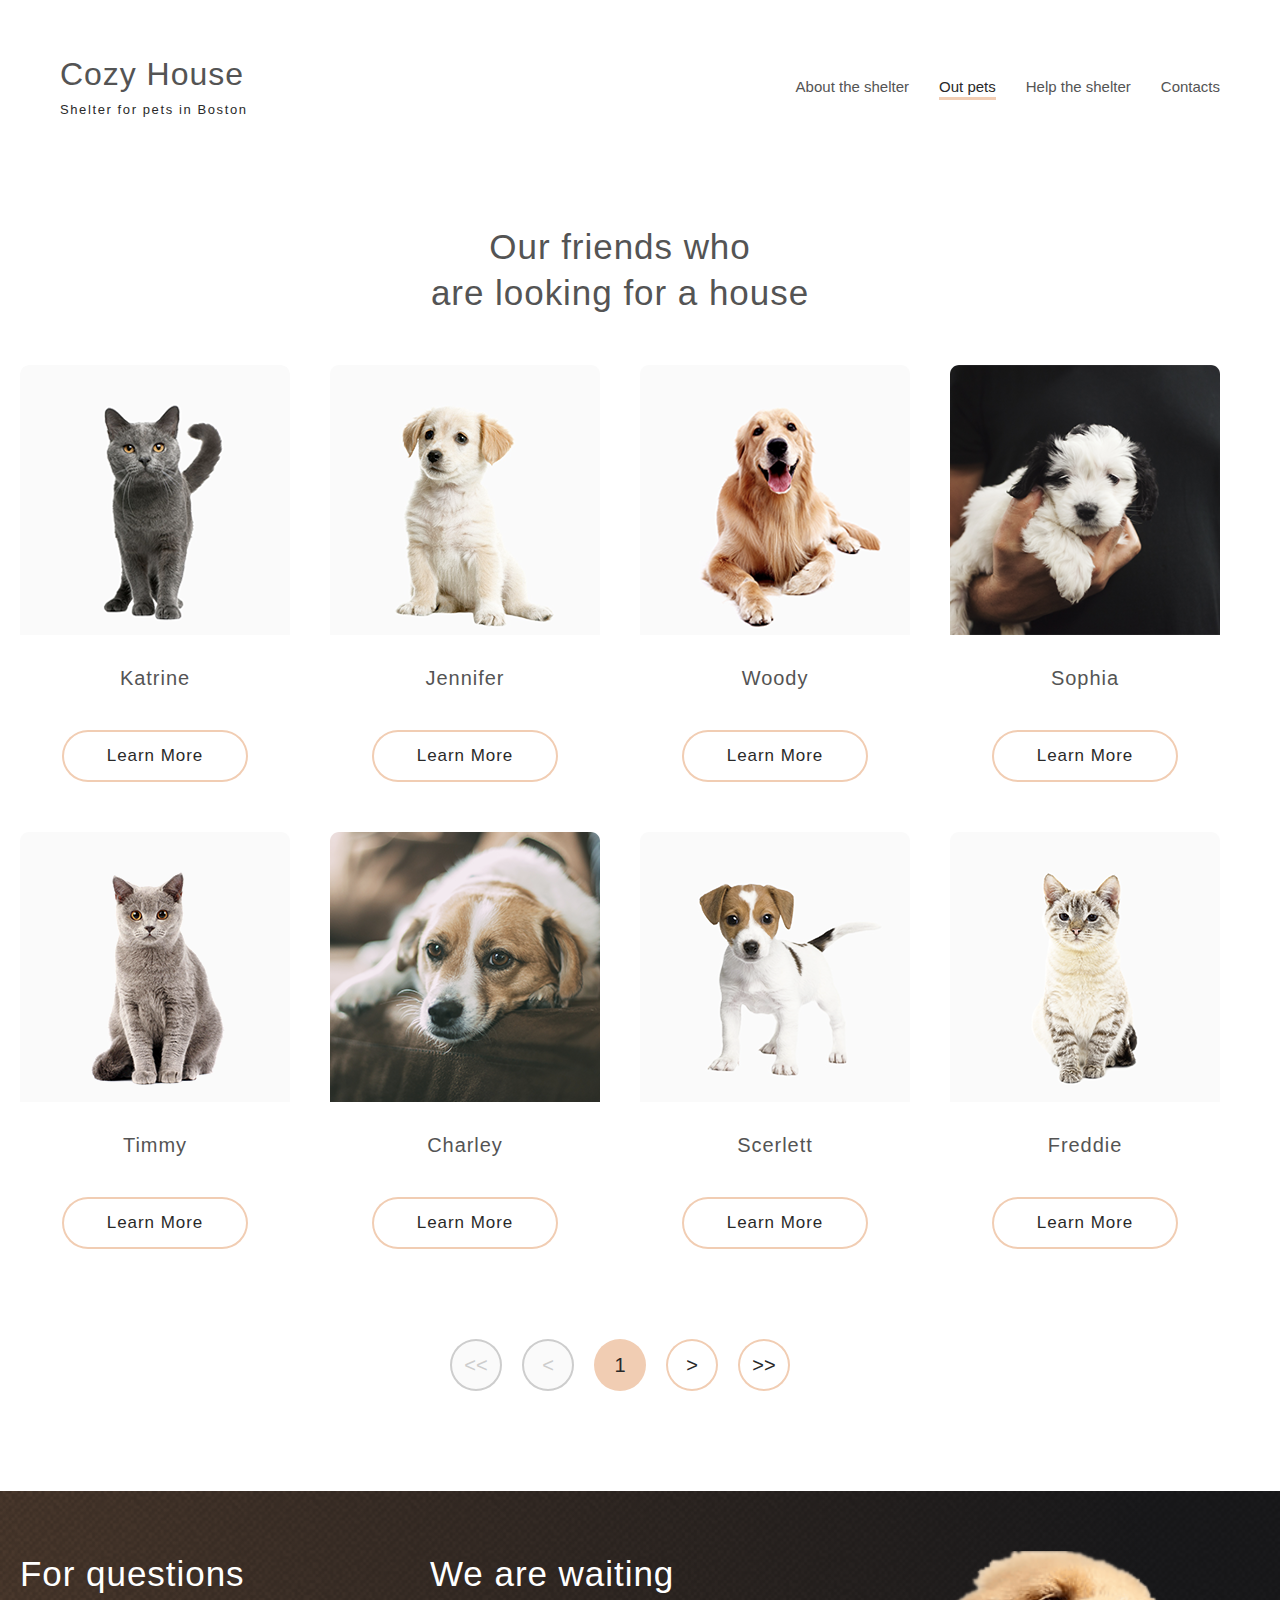
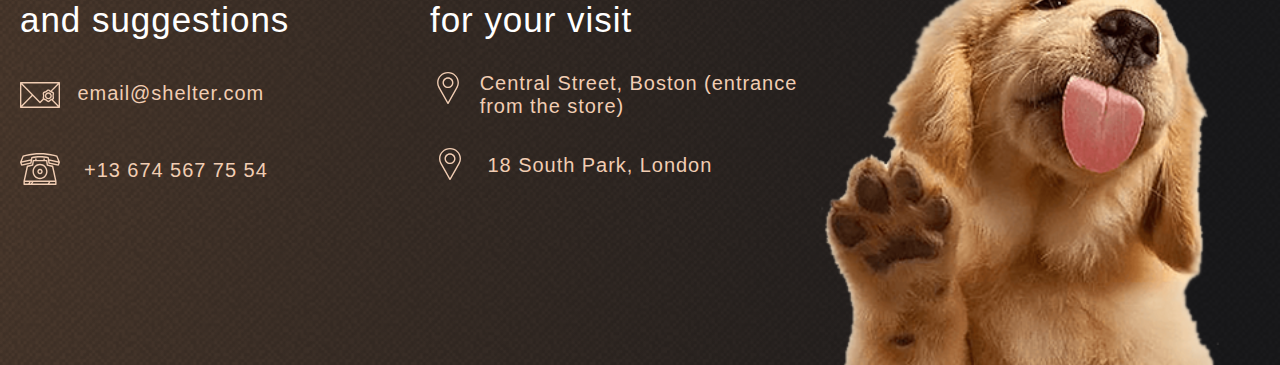
==== pages/pets/index.html @ 7353c5be "feat: implement responsice design" ====
<!DOCTYPE html>
<html lang="en">
<head>
  <meta charset="UTF-8">
  <meta http-equiv="X-UA-Compatible" content="IE=edge">
  <meta name="viewport" content="width=device-width, initial-scale=1.0">
  <link rel="stylesheet" href="../main/general.css">
  <link rel="stylesheet" href="../main/style.css">
  <title>Pets</title>
</head>
<body>
  <header class="header-pets">
    <a href="../main/index.html">
      <div class="logo-container">
        <h1 class="heading-primary-pets">Cozy House</h1>
        <p class="letter-spacing--1">Shelter for pets in Boston</p>
      </div>
    </a>   
    <nav class="main-nav">
      <ul class="main-nav-list nav-flex">
        <li><a href="../main/index.html">About the shelter</a></li>
        <li><a class="highlighted" href="../pets/index.html">Out pets</a></li>
        <li><a href="../main/index.html#help">Help the shelter</a></li>
        <li><a href="#footer">Contacts</a></li>
      </ul>
    </nav>
  </header>
  <main>
    <section class="section-friends-page">
      <div class="content-container">
        <h3>Our friends who<br>are looking for a house</h3>
        <div class="pets-selection">
          <div class="pets-content">
            <img class="margin-bottom--3rem" src="../../assets/images/pets-katrine.svg" alt="Katrine photo">
            <p class="pet-names margin-bottom--4rem">Katrine</p>
            <button class="btn btn-pets">Learn More</button>
          </div>
          <div class="pets-content">
            <img class="margin-bottom--3rem" src="../../assets/images/pets-jennifer.svg" alt="Jennifer photo">
            <p class=" pet-names margin-bottom--4rem">Jennifer</p>
            <button class="btn btn-pets">Learn More</button>
          </div>
          <div class="pets-content">
            <img class="margin-bottom--3rem" src="../../assets/images/pets-woody.svg" alt="Woody photo">
            <p class="pet-names margin-bottom--4rem">Woody</p>
            <button class="btn btn-pets">Learn More</button>
          </div>
          <div class="pets-content">
            <img class="margin-bottom--3rem" src="../../assets/images/pets-sophia.svg" alt="Sophia photo">
            <p class="pet-names margin-bottom--4rem">Sophia</p>
            <button class="btn btn-pets">Learn More</button>
          </div>
          <div class="pets-content">
            <img class="margin-bottom--3rem" src="../../assets/images/pets-timmy.svg" alt="Timmy photo">
            <p class="pet-names margin-bottom--4rem">Timmy</p>
            <button class="btn btn-pets">Learn More</button>
          </div>
          <div class="pets-content">
            <img class="margin-bottom--3rem" src="../../assets/images/pets-charly.svg" alt="Charley photo">
            <p class="pet-names margin-bottom--4rem">Charley</p>
            <button class="btn btn-pets">Learn More</button>
          </div>
          <div class="pets-content">
            <img class="margin-bottom--3rem" src="../../assets/images/pets-scarlet.svg" alt="Scerlett photo">
            <p class="pet-names margin-bottom--4rem">Scerlett</p>
            <button class="btn btn-pets">Learn More</button>
          </div>
          <div class="pets-content">
            <img class="margin-bottom--3rem" src="../../assets/images/pets-freddie.svg" alt="Freddie photo">
            <p class="pet-names margin-bottom--4rem">Freddie</p>
            <button class="btn btn-pets">Learn More</button>
          </div>
        </div>
        <div class="slider flex--center gap--2">
          <button class="btn-slider slider-before" disabled>&lt;&lt;</button>
          <button class="btn-slider slider-before" disabled>&lt;</button>
          <button class="btn-slider slider-current">1</button>
          <button class="btn-slider slider-after">&gt;</button>
          <button class="btn-slider slider-after">&gt;&gt;</button>
        </div>
      </div>
    </section>
  </main>
  <footer id="footer">
    <div class="content-container grid grid--3-cols">
      <div class="contant">
        <h3 class="margin-bottom--4rem">For questions<br>and suggestions</h3>
        <h4 class="margin-bottom--4rem"><span><img src="../../assets/icons/mail.svg" alt="Mail icon">
        </span><a href="mailto:email@shelter.com">email@shelter.com</a></h4>
        <h4><span><img src="../../assets/icons/phone.svg" alt="Phone icon"></span><a href="tel:136745677554"> +13 674 567 75 54</a></h4>       
      </div>
      <div class="address">
        <h3 class="margin-bottom--3rem">We are waiting 
          <br>
          for your visit</h3>
          <div class="address-wrapper">
            <span><img class="footer-pin" src="../../assets/icons/pin.svg" alt="Pin icon"></span>
            <h4 class="margin-bottom--3rem"><a href="https://goo.gl/maps/hvsFzeNg5MxSMzmR6" target="_blank">Central Street, Boston (entrance from the store)</a></h4>
          </div>
        <h4><span><img class="footer-pin" src="../../assets/icons/pin.svg" alt="Pin icon">
        </span><a href="https://goo.gl/maps/zNjsXbjaGTDPUA6C9" target="_blank">18 South Park, London</a></h4>       
      </div>
      <div class="footer-img-container">
        <img src="../../assets/images/footer-puppy.svg" alt="Footer icon">
      </div>
    </div>
  </footer>
</body>
</html>
---- pages/main/general.css ----
/* GENERAL STYLES APPLIED TO DIFFERENT PAGES */

section {
  max-width: 128rem;
  margin: 0 auto;
}

header {
  max-width: 120rem;
  padding: 5.7rem 2rem;
  display: flex;
  justify-content: space-between;
  margin: 0 auto;
}

h1 {
  font-size: 3.2rem;
  margin-bottom: 1rem;  
  line-height: 110%;
}

.flex--center {
  display: flex;
  justify-content: center;
  align-items: center;
  gap: 3rem;
}

.nav-flex {
  display: flex;
  justify-content: center;
  align-items: center;
  gap: 3rem;
}

.grid {
  display: grid;
}

.grid--gap-3 {
  gap: 3rem;
}

.grid--gap-4 {
  gap: 4rem;
}

.grid--2-cols {
  grid-template-columns: repeat(2, 1fr);
}

.grid--3-cols {
  grid-template-columns: repeat(3, 1fr);
}

.grid--4-cols {
  grid-template-columns: repeat(4, 1fr);
}

.grid--5-cols {
  grid-template-columns: repeat(5, 1fr);
}

.gap--2 {
  gap: 2rem;
}

.gap--3 {
  gap: 3rem;
}

/* 0.06 = 0.96px = 0.096rem */

h1, h3, h4, h5, .btn, .pet-names, .grid-help span, footer a, .heading-primary-pets {
  letter-spacing: 0.096rem;
}

.letter-spacing--1 {
  letter-spacing: 0.16rem;
}

h1, h2, h3, h4, h5, .btn, .pet-names, .grid-help span, footer a, .btn-slider {
  font-family: 'Georgia', sans-serif;
  font-weight: 400;
  font-style: normal;
}

header p, 
header a,
.not-only-block p,
.text-container p,
.section-donation p
{
  font-family: Arial, Helvetica, sans-serif;
  font-style: normal;
  font-weight: 400;
}

.margin-bottom--4rem {
  margin-bottom: 4rem;
}

.margin-bottom--3rem {
  margin-bottom: 3rem;
}

.margin-bottom--2rem {
  margin-bottom: 2rem;
}

.margin--right-3rem {
  margin-right: 3rem;
}

.padding-right--bg {
  padding-right: 30%;
}
---- pages/main/style.css ----
* {
  margin: 0;
  padding: 0;
  box-sizing: border-box;
}

html {
  font-size: 62.5%;
}

.first-content {
  background-image: url('../../assets/images/start-screen-gradient-background.svg');
  background-size: cover;
  background-repeat: no-repeat;
}

.header-main p {
  font-size: 1.3rem;
  color: #fff;
}

.main-nav a {
  color: #CDCDCD;
}

a {
  text-decoration: none;
}

.main-nav a {
  font-size: 1.5rem;
  transition: all 0.3s;
  padding-bottom: 0.2rem;
  line-height: 160%;
}

.main-nav a:hover {
  border-bottom: 3px solid #F1CDB3;
}

.header-main .main-nav a:hover {
  color: #FAFAFA;
}

.header-pets .main-nav a:hover {
  color: #292929;
}

.highlighted {
  border-bottom: 3px solid #F1CDB3;
  color: #fff;
}

.header-pets .highlighted {
  color: #292929;
}

.main-nav-list {
  list-style: none;
}

.heading-primary-main {
  color: #F1CDB3;
}

.logo-container {
  cursor: pointer;
}

.main-nav{
  display: flex;
  align-items: center;
}

/* .not-only-block {
  display: flex;
  flex-direction: column;
  gap: 4rem;
} */

.not-only-block p {
  font-size: 1.5rem;
  color: #CDCDCD;
  line-height: 160%;
  margin-bottom: 6rem;

}

h2 {
  font-size: 4.4rem;
  color: #fff;
  line-height: 130%;
}

.not-only-block {
  flex: 1;
  padding-bottom: 10rem;
}

.main-image-container {
  flex: 1.5;
}

.main-image-container {
  align-self: flex-end;
  height: 50%;
  display: flex;
  align-items: flex-end;
}

.main-image {
  width: 100%;
}

.content-container {
  max-width: 120rem;
  height: 100%;
  margin: 0 2rem;
}

.btn {
  padding: 1.5rem 4.5rem;
  border-radius: 10rem;
  border: none;
  cursor: pointer;
  font-size: 1.7rem;
  color: #292929;
  background-color: transparent;
  transition: all 0.3s;
}

.btn-primary {
  background-color: #F1CDB3;
  width: 20.7rem;
  line-height: 130%;
}

.make-friend-btn {
  text-align: center;
}

.btn-secondary {
  background-color: #F1CDB3;
  line-height: 130%;
}

.btn-primary:hover, .btn-secondary:hover {
  background-color: #fff;
  box-shadow: inset 0 0 0 3px #F1CDB3;
}

.btn-pets {
  box-shadow: inset 0 0 0 2px #F1CDB3;
  line-height: 130%;
}

h3 {
  font-size: 3.5rem;
  color: #545454;
  line-height: 130%;
  letter-spacing: 0.096rem;
}

.section-about {
  background-color: #fff;
  padding: 9rem 0;
}

.about-img-container, .text-container {
  flex: 1;
}

.about-img-container {
  height: 40rem;
}

.about-img-container img {
  height: 100%;
}

.text-container p {
  font-size: 1.5rem;
  color: #4C4C4C;
  line-height: 160%;
}

/* **************** */
/* SECTION FRIENDS */
/* **************** */

.section-friends {
  background-color: #F6F6F6;
  text-align: center;
  padding: 8rem 0;
  position: relative;
}

.pets-grid {
  display: grid;
  grid-template-columns: repeat(3, 1fr);
  margin: 6rem 0;
  justify-items: center;
  padding: 0 7rem;
}


/* .pets-grid::before, .pets-grid::after {
  position: absolute;
  width: 5.2rem;
  height: 5.2rem;
  border: 2px solid #F1CDB3;
  border-radius: 50%;
  top: 50%;
  transform: translateY(-50%);
  display: flex;
  justify-content: center;
  align-items: center;
  font-size: 2rem;
  cursor: pointer;
  transition: all 0.3s;
} */

.btn-left, .btn-right {
  position: absolute;
  width: 5.2rem;
  height: 5.2rem;
  border: 2px solid #F1CDB3;
  background-color: rgb(246, 246, 246);
  border-radius: 50%;
  top: 50%;
  transform: translateY(50%);
  display: flex;
  justify-content: center;
  align-items: center;
  font-size: 2rem;
  cursor: pointer;
  transition: all 0.3s;
}

.btn-left {
  left: 0;
  transform: translateX(100%);
}

.btn-right {
  right: 0;
  transform: translateX(-100%);
} 

.btn-right:hover, .btn-left:hover {
  background-color: #F1CDB3;
}

.pets-content {
  background-color: #fff;
  padding-bottom: 4rem;
  transition: all 0.3s;
}

.pets-content:hover {
  transform: translateY(-2rem);
  box-shadow: 0 1.6rem 3.2rem rgba(0, 0, 0, 0.20);
  background-color: #F6F6F6;
}

.pets-content:hover .btn-pets {
  background-color: #F1CDB3;
}

.pets-content img {
  transition: all 0.3s;
}

.pets-content:hover img {
  border-radius: 40%;
}

.pet-names {
  font-size: 2rem;
  color: #545454;
}

/* **************** */
/* SECTION HELP */
/* **************** */
.section-help {
  background-color: #fff;
  text-align: center;
  padding: 9rem 0;
}

.help-item img {
  width: 6rem;
  height: 6rem;
  margin-bottom: 3rem;
}

.center-grid {
  flex-direction: column;
  gap: 5rem;
}

.grid-help {
  display: grid;
  grid-template-rows: 1fr 1fr;
  row-gap: 7rem;
}

/* .grid-1 {
  display: grid;
  grid-template-columns: repeat(5, 1fr);
  column-gap: 8rem;
}

.grid-2 {
  display: grid;
  grid-template-columns: repeat(4, 1fr);
} */

.help-items span {
  display: block;
  font-size: 2rem;
  color: #545454;
  line-height: 115%;
}

.help-items {
  display: flex;
  flex-direction: row;
  flex-wrap: wrap;
  flex-grow: 1;
  min-width: 30%;
  align-items: center;
  justify-content: center;
  column-gap: 14rem;
  row-gap: 7rem;
  padding-top: 5rem;
}

.help-items:nth-child(5n - 11),
.help-items:nth-child(5n - 10) {
  min-width: 30%;
}

.help-items--1, .help-items--2 {
  display: flex;
  flex-direction: row;
  align-items: center;
  justify-content: center;
  gap: 12rem;
  flex-wrap: wrap;

}

/* **************** */
/* SECTION DONATION */
/* **************** */

.section-donation {
  background-color: #F6F6F6;
  padding: 9rem 0 9rem 10rem;
}

.donation-wrapper {
  display: flex;
  gap: 3rem;
}

.section-donation p {
  font-size: 1.2rem;
  font-style: italic;
  color: #B2B2B2;
  line-height: 2rem;
}

h5 {
  font-size: 1.5rem;
  color: #545454;
}

h4 {
  font-size: 2rem;
}

.donation-number {  
  color: #545454;
  padding: 0.5rem 1.75rem;
  border-radius: 9px;
  line-height: 25px;
  background-color: #F1CDB3;
}

.donation-number span {
  text-align: center;
  vertical-align: -11px;
  margin-right: 0.75rem;
}

.donation-number a {
  color: #545454;
}

.donation-number a:hover {
  border-bottom: 2px solid #545454;
}

.donation-icon {
  width: 3rem;
  height: 100%;
}

.donation-flex {
  display: flex;
  justify-content: right;
  gap: 2rem;
}

.flex--column {
  flex-direction: column;
}

.donation-puppy-wrapper img {
  width: 85%;
}

/* **************** */
/* FOOTER */
/* **************** */

.footer-content {
  display: flex;
  flex-direction: row;
  flex-wrap: wrap;
  align-items: center;
  justify-content: center;
  column-gap: 10rem;
  margin: 0 auto;
}

.footer-content:nth-child(5n - 11),
.footer-content:nth-child(5n - 10) {
  min-width: 30%;
}

footer {
  background-image: url('../../assets/icons/footer-gradient-background.svg');
  background-position: center;
  background-size: cover;
  background-repeat: no-repeat;
  padding-top: 6rem;
}

.footer-pin {
  height: 3.2rem;
}

.footer-img-container {
  display: flex;
  align-items:flex-end;
  justify-content: flex-end;
}

footer h3 {
  color: #fff;
}

.footer-flex {
  display: flex;
  flex-direction: column;
  justify-content: center;
  gap: 3rem;
} 

footer a {
  color: #F1CDB3;
  line-height: 115%;
}

footer h4 {
  color: #F1CDB3;  
}

footer h4 span img {
  width: 100%;
}

footer span {
  display: inline-block;
  width: 4rem;
  text-align: center;
  vertical-align: -8px;
  margin-right: 1.75rem;
}

.address-wrapper {
  display: flex;
  justify-content: center;
}

.address-wrapper span {
  margin-left: 0.4rem;
}

.address-wrapper span img{
  width: 100%;
}

.footer-img-container img {
  width: 100%;
}

.address, .contact {
  margin-bottom: 5rem;
  padding: 0 1rem;
}

/* ************** */
/* PETS PAGE */
/* ************** */
.pets-header {
  max-width: 120rem;
  padding: 5.7rem 0;
  display: flex;
  justify-content: space-between;
  margin: 0 auto;
  background-color: #fff;
}

.heading-primary-pets {
  color: #545454;  
}

.header-pets p {
  color: #292929;
  font-size: 1.3rem;
}

.pets-nav {
  color: #545454;
}

.header-pets a {
  color: #545454;
}

.section-friends-page {
  text-align: center;
  padding: 5rem 0 10rem 0;
}

.pets-selection {
  display: grid;
  grid-template-columns: repeat(4, 1fr);
  column-gap: 4rem;
  row-gap: 1rem;
  padding: 5rem 0;
}

.btn-slider {
 width: 5.2rem;
 height: 5.2rem;
 color: #292929;
 border: none;
 border-radius: 50%;
 font-size: 2rem;
 transition: all 0.3s;
}

.slider-current {
  background-color: #F1CDB3;
}

.slider-before {  
  box-shadow: inset 0 0 0 2px #CDCDCD;
  color: #CDCDCD;
}

.slider-after {
  background-color: #fff;
  box-shadow: inset 0 0 0 2px #F1CDB3;
  cursor: pointer;
}

.slider-after:hover {
  background-color: #F1CDB3;
}

@media (max-width: 950px){
  header {
    padding: 5.7rem 2rem;
  }

  .pets-content img {
    width: 70%;
  }

  .padding-right--bg {
    padding: 0;
  }

  .btn-right {
    transform: translateX(-50%);
  }

  .btn-left {
    transform: translateX(50%);
  }

  .section-donation {
    padding: 9rem 0;
  }

  .donation-puppy-wrapper img {
    width: 100%;
  }
}

@media (max-width: 768px){
  .not-only-block {
    margin: 0 15%;
  }

  .not-only-block a {
    text-align: center;
  }
  
  .main-image-container { 
    justify-content: end;
  }

  .main-image {
    width: 80%;
  }

  #woody {
    display: none;
  }

  .pets-grid {
    grid-template-columns: 1fr 1fr;
  }
  .flex--center {
    flex-direction: column;
  }

  .text-container {
    order: -1;
    width: 60%;
    padding-bottom: 4rem;
  }

  .donation-wrapper {
    flex-direction: column;
  }

  .donation-puppy-wrapper img {
    width: 70%;
  }

  .donation-flex {
    justify-content: center;
  }

  .donation-info {
    margin: 0 auto;
  }

  .donation-puppy-wrapper {
    order: 2;
  }
}

@media (max-width: 765px){
  .main-nav {
    display: none;
  }
}

@media (max-width: 693px){
  #jennifer {
    display: none;
  }

  .pets-grid {
    grid-template-columns: 1fr;
  }
}
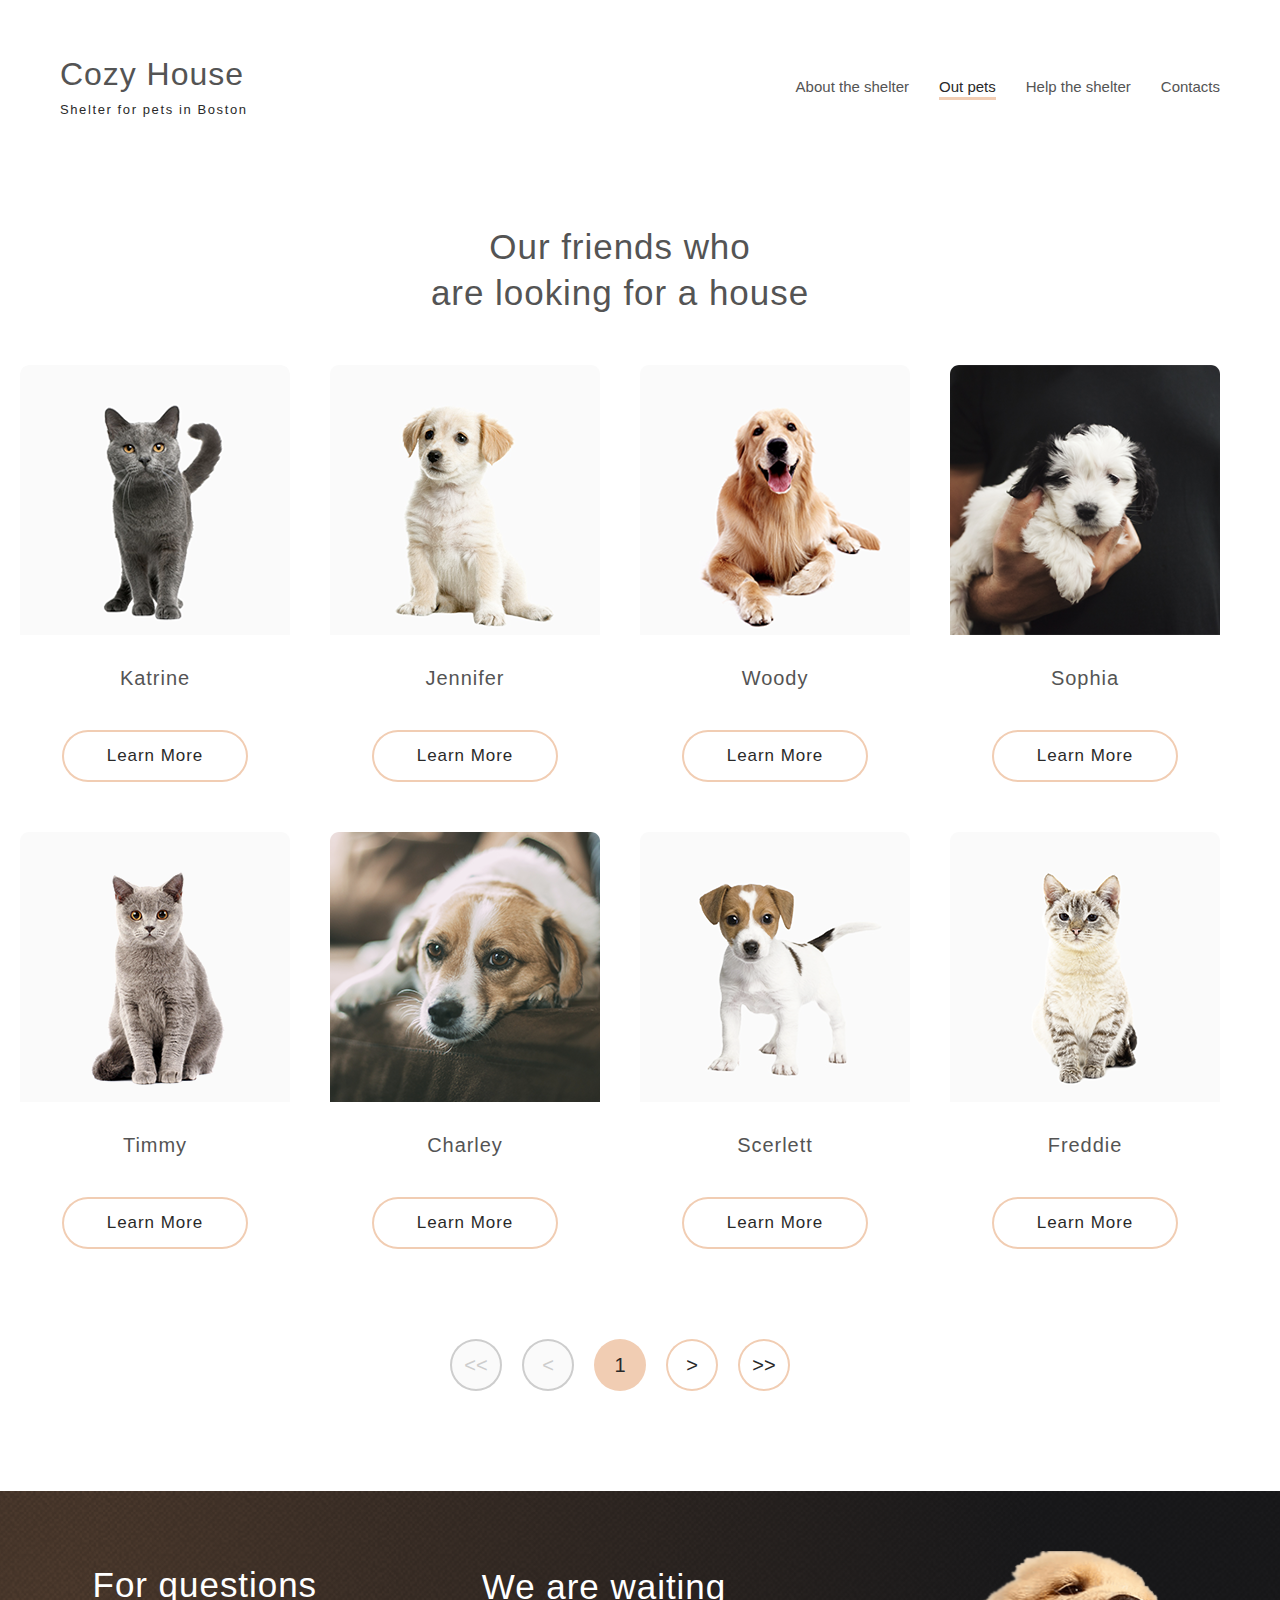
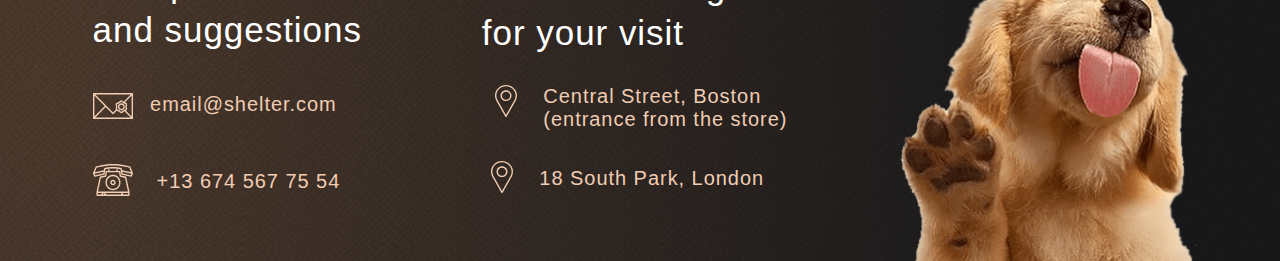
==== commit d790863e: "feat: complete optimizing responsive design" ====
--- a/pages/pets/index.html
+++ b/pages/pets/index.html
@@ -17,6 +17,8 @@
       </div>
     </a>   
     <nav class="main-nav">
+      <input type="checkbox" class="toggler">
+      <div class="hamburger"><div></div></div>
       <ul class="main-nav-list nav-flex">
         <li><a href="../main/index.html">About the shelter</a></li>
         <li><a class="highlighted" href="../pets/index.html">Out pets</a></li>
@@ -45,33 +47,33 @@
             <p class="pet-names margin-bottom--4rem">Woody</p>
             <button class="btn btn-pets">Learn More</button>
           </div>
-          <div class="pets-content">
+          <div class="pets-content" id="sophia">
             <img class="margin-bottom--3rem" src="../../assets/images/pets-sophia.svg" alt="Sophia photo">
             <p class="pet-names margin-bottom--4rem">Sophia</p>
             <button class="btn btn-pets">Learn More</button>
           </div>
-          <div class="pets-content">
+          <div class="pets-content" id="timmy">
             <img class="margin-bottom--3rem" src="../../assets/images/pets-timmy.svg" alt="Timmy photo">
             <p class="pet-names margin-bottom--4rem">Timmy</p>
             <button class="btn btn-pets">Learn More</button>
           </div>
-          <div class="pets-content">
+          <div class="pets-content" id="charley">
             <img class="margin-bottom--3rem" src="../../assets/images/pets-charly.svg" alt="Charley photo">
             <p class="pet-names margin-bottom--4rem">Charley</p>
             <button class="btn btn-pets">Learn More</button>
           </div>
-          <div class="pets-content">
+          <div class="pets-content" id="scerlett">
             <img class="margin-bottom--3rem" src="../../assets/images/pets-scarlet.svg" alt="Scerlett photo">
             <p class="pet-names margin-bottom--4rem">Scerlett</p>
             <button class="btn btn-pets">Learn More</button>
           </div>
-          <div class="pets-content">
+          <div class="pets-content" id="freddie">
             <img class="margin-bottom--3rem" src="../../assets/images/pets-freddie.svg" alt="Freddie photo">
             <p class="pet-names margin-bottom--4rem">Freddie</p>
             <button class="btn btn-pets">Learn More</button>
           </div>
         </div>
-        <div class="slider flex--center gap--2">
+        <div class="slider slides gap--2">
           <button class="btn-slider slider-before" disabled>&lt;&lt;</button>
           <button class="btn-slider slider-before" disabled>&lt;</button>
           <button class="btn-slider slider-current">1</button>
@@ -82,8 +84,8 @@
     </section>
   </main>
   <footer id="footer">
-    <div class="content-container grid grid--3-cols">
-      <div class="contant">
+    <div class="content-container footer-content footer-grid">
+      <div class="contact">
         <h3 class="margin-bottom--4rem">For questions<br>and suggestions</h3>
         <h4 class="margin-bottom--4rem"><span><img src="../../assets/icons/mail.svg" alt="Mail icon">
         </span><a href="mailto:email@shelter.com">email@shelter.com</a></h4>
@@ -95,7 +97,7 @@
           for your visit</h3>
           <div class="address-wrapper">
             <span><img class="footer-pin" src="../../assets/icons/pin.svg" alt="Pin icon"></span>
-            <h4 class="margin-bottom--3rem"><a href="https://goo.gl/maps/hvsFzeNg5MxSMzmR6" target="_blank">Central Street, Boston (entrance from the store)</a></h4>
+            <h4 class="margin-bottom--3rem"><a href="https://goo.gl/maps/hvsFzeNg5MxSMzmR6" target="_blank">Central Street, Boston<br> (entrance from the store)</a></h4>
           </div>
         <h4><span><img class="footer-pin" src="../../assets/icons/pin.svg" alt="Pin icon">
         </span><a href="https://goo.gl/maps/zNjsXbjaGTDPUA6C9" target="_blank">18 South Park, London</a></h4>       
--- a/pages/main/style.css
+++ b/pages/main/style.css
@@ -57,6 +57,10 @@
 
 .main-nav-list {
   list-style: none;
+}
+
+.toggler {
+  opacity: 0;
 }
 
 .heading-primary-main {
@@ -135,9 +139,6 @@
   line-height: 130%;
 }
 
-.make-friend-btn {
-  text-align: center;
-}
 
 .btn-secondary {
   background-color: #F1CDB3;
@@ -325,16 +326,19 @@
 }
 
 .help-items {
+  align-items: center;
+  justify-content: center;
+  padding-top: 5rem;
+}
+
+.help-items--flex {
   display: flex;
   flex-direction: row;
   flex-wrap: wrap;
   flex-grow: 1;
   min-width: 30%;
-  align-items: center;
-  justify-content: center;
   column-gap: 14rem;
   row-gap: 7rem;
-  padding-top: 5rem;
 }
 
 .help-items:nth-child(5n - 11),
@@ -494,7 +498,6 @@
 
 .address-wrapper {
   display: flex;
-  justify-content: center;
 }
 
 .address-wrapper span {
@@ -585,6 +588,12 @@
   background-color: #F1CDB3;
 }
 
+.slides {
+  display: flex;
+  align-items: center;
+  justify-content: center;
+}
+
 @media (max-width: 950px){
   header {
     padding: 5.7rem 2rem;
@@ -615,10 +624,23 @@
   }
 }
 
-@media (max-width: 768px){
+@media (max-width: 1279px){
   .not-only-block {
     margin: 0 15%;
   }
+
+  .main-image-container {
+    align-self: center;
+  }
+
+  .padding-right--bg {
+    padding: 0;
+  }
+
+  .make-friend-btn {
+    text-align: center;
+  }
+  
 
   .not-only-block a {
     text-align: center;
@@ -639,8 +661,18 @@
   .pets-grid {
     grid-template-columns: 1fr 1fr;
   }
+
   .flex--center {
     flex-direction: column;
+  }
+
+  .help-items--grid {
+    display: grid;
+    /* grid-template-columns: repeat(auto-fill, 6rem);
+    column-gap: 9rem; */
+    grid-template-columns: repeat(3, 1fr);
+    grid-template-rows: repeat(3, 1fr);
+    column-gap: 9rem;
   }
 
   .text-container {
@@ -668,11 +700,185 @@
   .donation-puppy-wrapper {
     order: 2;
   }
-}
-
-@media (max-width: 765px){
-  .main-nav {
+
+  .footer-grid {
+    display: grid;
+    grid-template-columns: repeat(2, 1fr);
+    grid-template-rows: repeat(2, 1fr);
+  }
+
+  .footer-img-container img {
+    width: 40%;
+  }
+  
+  .footer-img-container {
+    grid-column: 1 / -1;
+    justify-content: center;
+  }
+
+  /* PETS PAGE */
+  .pets-selection {
+    grid-template-columns: repeat(2, 1fr);
+    grid-template-rows: repeat(3, 1fr);
+  }
+  #freddie, #scerlett {
     display: none;
+  }
+}
+
+@media (max-width: 710px){
+  .footer-grid {
+    grid-template-columns: 1fr;
+    grid-template-rows: 1fr;
+  }
+
+  .address, .contact {
+    display: flex;
+    justify-content: center;
+    align-items: center;
+    flex-direction: column;
+  }
+}
+
+@media (max-width: 600px){
+  .help-items--grid {
+    grid-template-columns: repeat(2, 1fr);
+  }
+
+  h3 {
+    font-size: 2.5rem;
+  }
+
+  .pets-content img {
+    width: 100%;
+  }
+
+  .help-items span {
+    font-size: 1.5rem;
+  }
+
+  .donation-info {
+    text-align: center;
+  }
+
+  .footer-img-container img {
+    width: 65%;
+  }
+
+  .btn-left, .btn-right {
+    position: static;
+    /* display: inline-block; */
+  }
+
+  .pets-grid {
+    margin-bottom: 3rem;
+    padding: 0 1rem;
+  }
+
+  .buttons {
+    display: flex;
+    align-items: center;
+    justify-content: space-between;
+    margin-bottom: 4rem;
+  }
+
+  #charley, #timmy {
+    display: none;
+  }
+
+  .pets-selection {
+    grid-template-columns: 1fr;
+    grid-template-rows: 1fr;
+  }
+
+  .slides {
+    gap: 2;
+  }
+}
+
+@media (max-width: 767px){
+  
+  .header-main {
+    padding-right: 3rem;
+  }
+
+  .main-nav-list {
+   position: absolute;
+   visibility: hidden;
+   top: 0;
+   left: 0;
+   height: 100%;
+   width: 100%;
+   background-color: rgba(24, 39, 51, 0.65);
+   transition: all 0.3 ease;
+  }
+
+  .nav-flex {
+    flex-direction: column;
+  }
+
+  .main-nav a {
+    font-size: 3.2rem;
+  }
+
+  .main-nav .toggler {
+    z-index: 2;
+    cursor: pointer;
+    width: 5rem;
+    height: 5rem;
+    opacity: 0;
+  }
+
+  .main-nav .hamburger {
+    position: absolute;
+    z-index: 1;
+    width: 6rem;
+    height: 6rem;
+    padding: 1rem;
+    display: flex;
+    align-items: center;
+    justify-content: center;
+    background-color: transparent;
+  } 
+
+  .main-nav .hamburger > div {
+    position: relative;
+    width: 100%;
+    height: 3px;
+    display: flex;
+    align-items: center;
+    justify-content: center;
+    background-color: #F1CDB3;
+    transition: all 0.3s ease;
+  }
+
+  .main-nav .hamburger > div:before,
+  .main-nav .hamburger > div:after {
+    content: "";
+    position: absolute;
+    z-index: 1;
+    top: -1rem;
+    width: 100%;
+    height: 3px;
+    background-color: inherit;
+  }
+
+  .main-nav .hamburger > div:after {
+    top: 1rem;
+  }
+
+  .main-nav .toggler:checked + .hamburger > div {
+    transform: rotate(135deg);
+  }
+
+  .main-nav .toggler:checked + .hamburger > div:before,
+  .main-nav .toggler:checked + .hamburger > div:after {
+    top: 0;
+    transform: rotate(90deg);
+  }
+
+  .main-nav .toggler:checked ~ .main-nav-list {
+    visibility: visible;
   }
 }
 
@@ -686,3 +892,23 @@
   }
 }
 
+@media (max-width: 476px){
+  h2 {
+    font-size: 2.5rem;
+    text-align: center;
+  }
+
+  .not-only-block {
+    margin: 0;
+    text-align: center;
+  }
+
+  .text-container {
+    padding: 0 1rem;
+    width: 100%;
+  }
+
+  .section-about {
+    padding: 5rem 0;
+  }
+}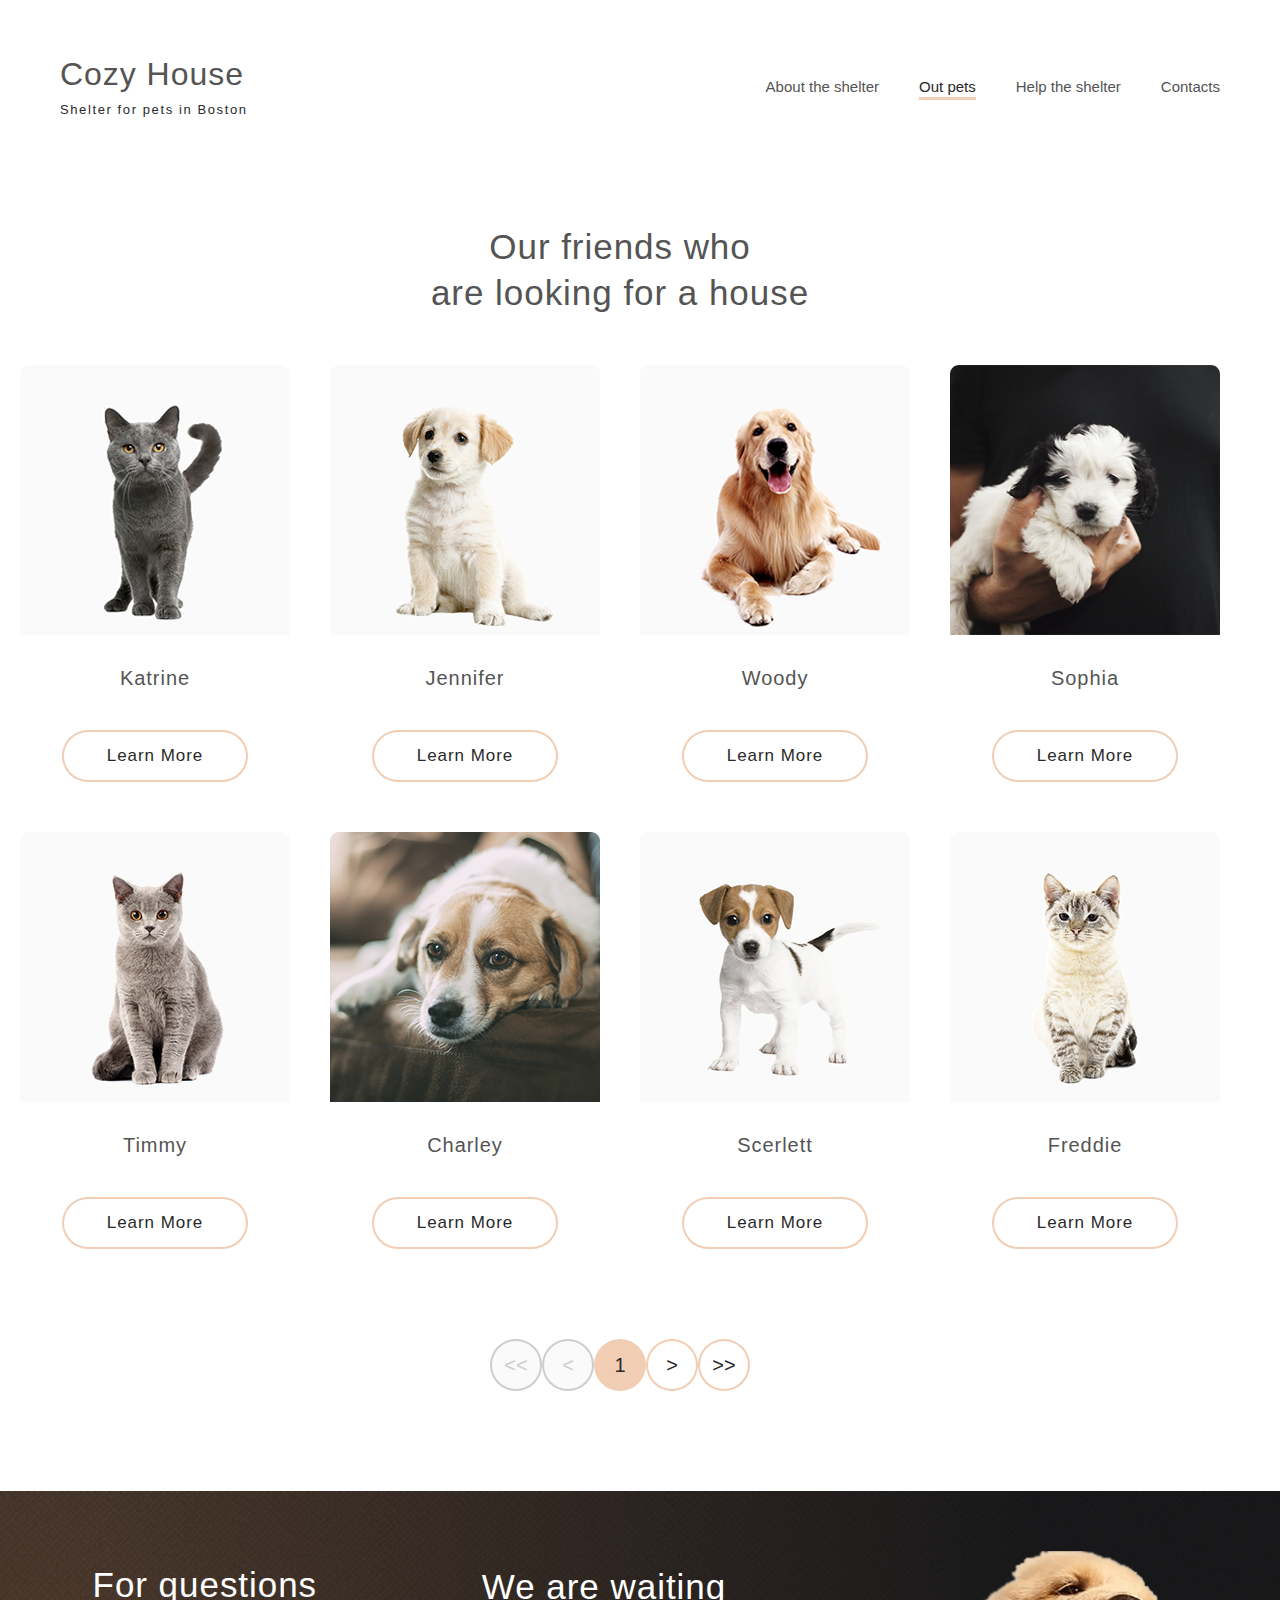
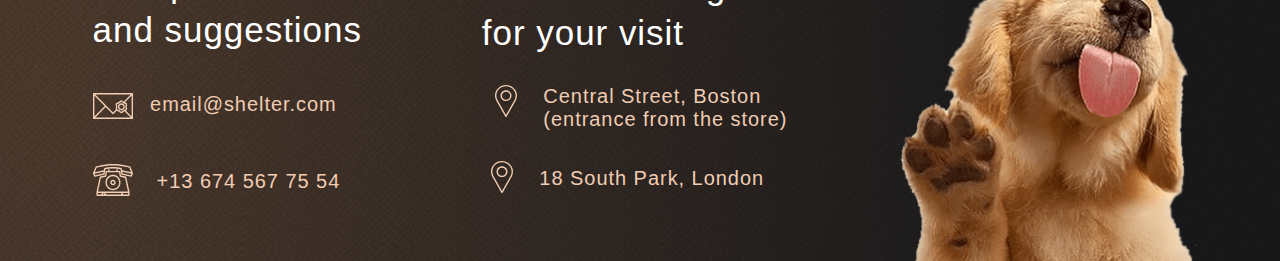
==== commit 3d38aadc: "feat: finish entire project" ====
--- a/pages/pets/index.html
+++ b/pages/pets/index.html
@@ -32,17 +32,17 @@
       <div class="content-container">
         <h3>Our friends who<br>are looking for a house</h3>
         <div class="pets-selection">
-          <div class="pets-content">
+          <div class="pets-content" id="katrine">
             <img class="margin-bottom--3rem" src="../../assets/images/pets-katrine.svg" alt="Katrine photo">
             <p class="pet-names margin-bottom--4rem">Katrine</p>
             <button class="btn btn-pets">Learn More</button>
           </div>
-          <div class="pets-content">
+          <div class="pets-content" id="jennifer">
             <img class="margin-bottom--3rem" src="../../assets/images/pets-jennifer.svg" alt="Jennifer photo">
             <p class=" pet-names margin-bottom--4rem">Jennifer</p>
             <button class="btn btn-pets">Learn More</button>
           </div>
-          <div class="pets-content">
+          <div class="pets-content" id="woody">
             <img class="margin-bottom--3rem" src="../../assets/images/pets-woody.svg" alt="Woody photo">
             <p class="pet-names margin-bottom--4rem">Woody</p>
             <button class="btn btn-pets">Learn More</button>
--- a/pages/main/general.css
+++ b/pages/main/general.css
@@ -19,13 +19,6 @@
   line-height: 110%;
 }
 
-.flex--center {
-  display: flex;
-  justify-content: center;
-  align-items: center;
-  gap: 3rem;
-}
-
 .nav-flex {
   display: flex;
   justify-content: center;
@@ -33,7 +26,7 @@
   gap: 3rem;
 }
 
-.grid {
+/* .grid {
   display: grid;
 }
 
@@ -67,7 +60,7 @@
 
 .gap--3 {
   gap: 3rem;
-}
+} */
 
 /* 0.06 = 0.96px = 0.096rem */
 
--- a/pages/main/style.css
+++ b/pages/main/style.css
@@ -1,4 +1,6 @@
-* {
+*,
+*::before,
+*::after {
   margin: 0;
   padding: 0;
   box-sizing: border-box;
@@ -19,15 +21,12 @@
   color: #fff;
 }
 
+a {
+  text-decoration: none;
+}
+
 .main-nav a {
   color: #CDCDCD;
-}
-
-a {
-  text-decoration: none;
-}
-
-.main-nav a {
   font-size: 1.5rem;
   transition: all 0.3s;
   padding-bottom: 0.2rem;
@@ -51,16 +50,18 @@
   color: #fff;
 }
 
+.toggler {
+  opacity: 0;
+}
+
 .header-pets .highlighted {
   color: #292929;
 }
 
 .main-nav-list {
   list-style: none;
-}
-
-.toggler {
-  opacity: 0;
+  display: flex;
+  gap: 4rem;
 }
 
 .heading-primary-main {
@@ -76,11 +77,14 @@
   align-items: center;
 }
 
-/* .not-only-block {
-  display: flex;
-  flex-direction: column;
-  gap: 4rem;
-} */
+/* FIRST SECTION */
+
+.first-section {
+  display: flex;
+  align-items: center;
+  justify-content: center;
+  gap: 3ren;
+}
 
 .not-only-block p {
   font-size: 1.5rem;
@@ -139,7 +143,6 @@
   line-height: 130%;
 }
 
-
 .btn-secondary {
   background-color: #F1CDB3;
   line-height: 130%;
@@ -164,7 +167,7 @@
 
 .section-about {
   background-color: #fff;
-  padding: 9rem 0;
+  padding: 8rem 0;
 }
 
 .about-img-container, .text-container {
@@ -177,6 +180,15 @@
 
 .about-img-container img {
   height: 100%;
+}
+
+/* SECTION ABOUT */
+
+.flex--center {
+  display: flex;
+  align-items: center;
+  justify-content: center;
+  gap: 3rem;
 }
 
 .text-container p {
@@ -284,10 +296,11 @@
 /* **************** */
 /* SECTION HELP */
 /* **************** */
+
 .section-help {
   background-color: #fff;
   text-align: center;
-  padding: 9rem 0;
+  padding: 10rem 0;
 }
 
 .help-item img {
@@ -370,6 +383,10 @@
   gap: 3rem;
 }
 
+.donation-flex, .donation-flex-wrapper {
+  flex: 1;
+}
+
 .section-donation p {
   font-size: 1.2rem;
   font-style: italic;
@@ -415,7 +432,7 @@
 
 .donation-flex {
   display: flex;
-  justify-content: right;
+  justify-content: left;
   gap: 2rem;
 }
 
@@ -594,19 +611,273 @@
   justify-content: center;
 }
 
-@media (max-width: 950px){
+/* MEDIA QUERIES */
+
+@media (min-width: 320px) and (max-width: 1279px){
   header {
-    padding: 5.7rem 2rem;
-  }
-
-  .pets-content img {
-    width: 70%;
+    padding: 3rem 1rem 6rem 1rem;
+  }
+
+  .first-section {
+    flex-direction: column;
+  }
+
+  .flex--center {
+    flex-direction: column;
+  }
+
+  .not-only-block {
+    text-align: center;
+    padding-bottom: 14rem;
+  }
+
+  h2 {
+    font-size: 2.5rem;
+  }
+
+  .not-only-block p {
+    margin-bottom: 3rem;
+  }
+
+  .main-image-container {
+    justify-content: center;
+    width: 25rem;
+    margin: 0 auto;
+  }
+
+  .text-container {
+    order: -1;
+  }
+
+  h3 {
+    font-size: 2.5rem;
   }
 
   .padding-right--bg {
     padding: 0;
   }
 
+  .padding-right--bg h3 {
+    text-align: center;
+  }
+
+  .section-about {
+    padding: 4rem 0;
+  }
+
+  .about-img-container img {
+    width: 94%;
+  }
+
+  /* SECTION FRIENDS */
+
+  #woody-1, #jennifer-1 {
+    display: none;
+  }
+
+  .section-friends {
+    padding: 4rem 0;
+  }
+
+  .pets-grid {
+    padding: 0;
+    margin: 3rem 0 4rem 0;
+    grid-template-columns: 1fr;
+  }
+
+  .margin-bottom--4rem {
+    margin-bottom: 3.5rem;
+  }
+
+  .btn-left, .btn-right {
+    position: static;
+  }
+
+  .buttons {
+    display: flex;
+    justify-content: space-between;
+    margin-bottom: 6rem;
+  }
+
+  .pets-content {
+    padding-bottom: 1rem;
+  }
+
+  /* SECTION HELP */
+  .section-help {
+    padding: 6rem 0 4rem 0;
+  }
+
+  .help-items--grid {
+    display: grid;
+    grid-template-columns: repeat(2, 1fr);
+    grid-template-rows: repeat(5, 1fr);
+    row-gap: 2rem;
+    column-gap: 4rem;
+  }
+
+  .help-items span {
+    font-size: 1.5rem;
+  }
+
+  .help-items img {
+    width: 5rem;
+    height: 5rem;
+    margin-bottom: 2rem;
+  }
+
+  /* SECTION DONATION */
+  .section-donation {
+    padding: 5rem 0;
+  }
+
+  .donation-wrapper {
+    flex-direction: column;
+    justify-content: center;
+    align-items: center;
+  }
+
+  .donation-info {
+    order: -1;
+    text-align: center;
+  }
+
+  .donation-info a {
+    font-size: 1.5rem;
+  }
+
+  .donation-number {
+    padding: 0;
+  }
+
+  .donation-puppy-wrapper img {
+    width: 100%;
+  }
+
+  footer {
+    padding-top: 3rem;
+  }
+
+  .address, .contact {
+    text-align: center;
+  }
+
+  .footer-img-container img {
+    max-width: 80%;
+  }
+
+  .footer-img-container {
+    justify-content: center;
+  }
+
+  .pets-selection {
+    grid-template-columns: 1fr;
+    row-gap: 3.5rem;
+  }
+
+  .slides {
+    margin-top: 1rem;
+    gap: 1rem;
+  }
+
+  #freddie, #scerlett, #charley, #timmy, #sophia {
+    display: none;
+  }
+
+  /* FRIENDS PAGE */
+  .section-friends-page {
+    padding: 1rem 0 4.5rem 0;
+  }
+
+  
+}
+
+@media (min-width: 768px) and (max-width: 1279px){
+  header {
+    padding: 3rem 2rem 6rem 3rem;
+  }
+  .hamburger {
+    display: none;
+  }
+
+  .main-nav-list {
+    display: flex;
+  }
+
+  .not-only-block {
+    text-align: left;
+    width: 63%;
+    margin: 0 auto;
+    padding-bottom: 12rem;
+  }
+
+  .make-friend-btn {
+    text-align: center;
+  }
+
+  .not-only-block p {
+    margin-bottom: 6rem;
+  }
+
+  h2 {
+    font-size: 4.4rem;
+  }
+
+  .main-image-container {
+    width: 55rem;
+    margin-right: 2rem;
+  }
+
+  h3 {
+    font-size: 3.5rem;
+  }
+
+  .text-container {
+    width: 60%;
+  }
+
+  .section-about {
+    padding: 9rem 0;
+  }
+
+  .padding-right--bg h3 {
+    text-align: left;
+  }
+
+  .flex--center {
+    gap: 8rem;
+  }
+
+  .about-img-container img {
+    width: 100%;
+  }
+
+  /* SECTION FRIENDS */
+  .section-friends {
+    padding: 9rem 0 12rem 0;
+  }
+
+  .buttons {
+    display: block;
+    margin-bottom: 9rem;
+  }
+
+  .btn-left, .btn-right {
+    position: absolute;
+  }
+
+  .pets-grid {
+    grid-template-columns: repeat(2, 1fr);
+    margin-top: 5rem;
+    justify-items: right;
+    gap: 4rem;
+  }
+  
+  #jennifer-1 {
+    display: block;
+    justify-self: left;
+  }
+
   .btn-right {
     transform: translateX(-50%);
   }
@@ -615,300 +886,159 @@
     transform: translateX(50%);
   }
 
-  .section-donation {
-    padding: 9rem 0;
-  }
-
-  .donation-puppy-wrapper img {
-    width: 100%;
-  }
-}
-
-@media (max-width: 1279px){
-  .not-only-block {
-    margin: 0 15%;
-  }
-
-  .main-image-container {
-    align-self: center;
-  }
-
-  .padding-right--bg {
-    padding: 0;
-  }
-
-  .make-friend-btn {
-    text-align: center;
-  }
-  
-
-  .not-only-block a {
-    text-align: center;
-  }
-  
-  .main-image-container { 
-    justify-content: end;
-  }
-
-  .main-image {
-    width: 80%;
-  }
-
-  #woody {
-    display: none;
-  }
-
-  .pets-grid {
-    grid-template-columns: 1fr 1fr;
-  }
-
-  .flex--center {
-    flex-direction: column;
+  .btn-right, .btn-left {
+    top: 48%;
+  }
+
+  /* SECTION HELP */ 
+  .section-help {
+    padding-top: 8rem;
+    padding-bottom: 10rem;
   }
 
   .help-items--grid {
-    display: grid;
-    /* grid-template-columns: repeat(auto-fill, 6rem);
-    column-gap: 9rem; */
     grid-template-columns: repeat(3, 1fr);
     grid-template-rows: repeat(3, 1fr);
-    column-gap: 9rem;
-  }
-
-  .text-container {
-    order: -1;
-    width: 60%;
-    padding-bottom: 4rem;
+    row-gap: 7rem;
+    column-gap: 0;
+  }
+
+  .help-items span {
+    font-size: 2rem;
+  }
+
+  .help-items img {
+    width: 6rem;
+    height: 6rem;
+  }
+
+  /* SECTION DONATION */
+
+  .section-donation {
+    padding-top: 8rem;
+    padding-bottom: 9.5rem;
+  }
+
+  .donation-info {
+    text-align: left;
+    width: 52%;
+  }
+
+  .donation-number {
+    padding: 0 1rem;
+    width: 92%;
+  }
+
+  .donation-info a {
+    font-size: 2rem;
   }
 
   .donation-wrapper {
-    flex-direction: column;
-  }
-
-  .donation-puppy-wrapper img {
-    width: 70%;
-  }
-
-  .donation-flex {
-    justify-content: center;
-  }
-
-  .donation-info {
-    margin: 0 auto;
-  }
-
-  .donation-puppy-wrapper {
-    order: 2;
-  }
-
-  .footer-grid {
-    display: grid;
-    grid-template-columns: repeat(2, 1fr);
-    grid-template-rows: repeat(2, 1fr);
-  }
-
-  .footer-img-container img {
-    width: 40%;
-  }
-  
-  .footer-img-container {
-    grid-column: 1 / -1;
-    justify-content: center;
-  }
-
-  /* PETS PAGE */
+    gap: 6rem;
+  }  
+  /* FRIENDS SELECTION PAGE */
+  #timmy, #sophia, #charley {
+    display: block;
+  }
+
   .pets-selection {
     grid-template-columns: repeat(2, 1fr);
-    grid-template-rows: repeat(3, 1fr);
-  }
-  #freddie, #scerlett {
-    display: none;
-  }
-}
-
-@media (max-width: 710px){
-  .footer-grid {
-    grid-template-columns: 1fr;
-    grid-template-rows: 1fr;
-  }
-
-  .address, .contact {
-    display: flex;
-    justify-content: center;
-    align-items: center;
-    flex-direction: column;
-  }
-}
-
-@media (max-width: 600px){
-  .help-items--grid {
-    grid-template-columns: repeat(2, 1fr);
-  }
-
-  h3 {
-    font-size: 2.5rem;
-  }
-
-  .pets-content img {
+    justify-items: right;
+    padding-top: 3rem;
+    padding-bottom: 5rem;
+  }
+
+  #jennifer, #sophia, #charley {
+    justify-self: left;
+  }
+
+  .section-friends-page {
+    padding: 5rem 0 8rem 0;
+  }
+
+  .slides {
+    gap: 2rem;
+  }
+}
+
+@media (min-width: 320px) and (max-width: 767px){
+  .main-nav-list {
+    position: absolute;
+    visibility: hidden;
+    top: 0;
+    left: 0;
+    height: 100%;
     width: 100%;
-  }
-
-  .help-items span {
-    font-size: 1.5rem;
-  }
-
-  .donation-info {
-    text-align: center;
-  }
-
-  .footer-img-container img {
-    width: 65%;
-  }
-
-  .btn-left, .btn-right {
-    position: static;
-    /* display: inline-block; */
-  }
-
-  .pets-grid {
-    margin-bottom: 3rem;
-    padding: 0 1rem;
-  }
-
-  .buttons {
-    display: flex;
-    align-items: center;
-    justify-content: space-between;
-    margin-bottom: 4rem;
-  }
-
-  #charley, #timmy {
-    display: none;
-  }
-
-  .pets-selection {
-    grid-template-columns: 1fr;
-    grid-template-rows: 1fr;
-  }
-
-  .slides {
-    gap: 2;
-  }
-}
-
-@media (max-width: 767px){
-  
-  .header-main {
-    padding-right: 3rem;
-  }
-
-  .main-nav-list {
-   position: absolute;
-   visibility: hidden;
-   top: 0;
-   left: 0;
-   height: 100%;
-   width: 100%;
-   background-color: rgba(24, 39, 51, 0.65);
-   transition: all 0.3 ease;
-  }
-
-  .nav-flex {
-    flex-direction: column;
-  }
-
-  .main-nav a {
-    font-size: 3.2rem;
-  }
-
-  .main-nav .toggler {
-    z-index: 2;
-    cursor: pointer;
-    width: 5rem;
-    height: 5rem;
-    opacity: 0;
-  }
-
-  .main-nav .hamburger {
-    position: absolute;
-    z-index: 1;
-    width: 6rem;
-    height: 6rem;
-    padding: 1rem;
-    display: flex;
-    align-items: center;
-    justify-content: center;
-    background-color: transparent;
-  } 
-
-  .main-nav .hamburger > div {
-    position: relative;
-    width: 100%;
-    height: 3px;
-    display: flex;
-    align-items: center;
-    justify-content: center;
-    background-color: #F1CDB3;
-    transition: all 0.3s ease;
-  }
-
-  .main-nav .hamburger > div:before,
-  .main-nav .hamburger > div:after {
-    content: "";
-    position: absolute;
-    z-index: 1;
-    top: -1rem;
-    width: 100%;
-    height: 3px;
-    background-color: inherit;
-  }
-
-  .main-nav .hamburger > div:after {
-    top: 1rem;
-  }
-
-  .main-nav .toggler:checked + .hamburger > div {
-    transform: rotate(135deg);
-  }
-
-  .main-nav .toggler:checked + .hamburger > div:before,
-  .main-nav .toggler:checked + .hamburger > div:after {
-    top: 0;
-    transform: rotate(90deg);
-  }
-
-  .main-nav .toggler:checked ~ .main-nav-list {
-    visibility: visible;
-  }
-}
-
-@media (max-width: 693px){
-  #jennifer {
-    display: none;
-  }
-
-  .pets-grid {
-    grid-template-columns: 1fr;
-  }
-}
-
-@media (max-width: 476px){
-  h2 {
-    font-size: 2.5rem;
-    text-align: center;
-  }
-
-  .not-only-block {
-    margin: 0;
-    text-align: center;
-  }
-
-  .text-container {
-    padding: 0 1rem;
-    width: 100%;
-  }
-
-  .section-about {
-    padding: 5rem 0;
-  }
-}+    background-color: rgba(24, 39, 51, 0.65);
+    transition: all 0.3 ease;
+   }
+ 
+   .nav-flex {
+     flex-direction: column;
+   }
+ 
+   .main-nav a {
+     font-size: 3.2rem;
+   }
+ 
+   .main-nav .toggler {
+     z-index: 2;
+     cursor: pointer;
+     width: 5rem;
+     height: 5rem;
+     opacity: 0;
+     margin-right: 4rem;
+   }
+ 
+   .main-nav .hamburger {
+     position: absolute;
+     z-index: 1;
+     width: 6rem;
+     height: 6rem;
+     padding: 1rem;
+     display: flex;
+     align-items: center;
+     justify-content: center;
+     background-color: transparent;
+   } 
+ 
+   .main-nav .hamburger > div {
+     position: relative;
+     width: 100%;
+     height: 3px;
+     display: flex;
+     align-items: center;
+     justify-content: center;
+     background-color: #F1CDB3;
+     transition: all 0.3s ease;
+   }
+ 
+   .main-nav .hamburger > div:before,
+   .main-nav .hamburger > div:after {
+     content: "";
+     position: absolute;
+     z-index: 1;
+     top: -1rem;
+     width: 100%;
+     height: 3px;
+     background-color: inherit;
+   }
+ 
+   .main-nav .hamburger > div:after {
+     top: 1rem;
+   }
+ 
+   .main-nav .toggler:checked + .hamburger > div {
+     transform: rotate(135deg);
+   }
+ 
+   .main-nav .toggler:checked + .hamburger > div:before,
+   .main-nav .toggler:checked + .hamburger > div:after {
+     top: 0;
+     transform: rotate(90deg);
+   }
+ 
+   .main-nav .toggler:checked ~ .main-nav-list {
+     visibility: visible;
+   }
+}
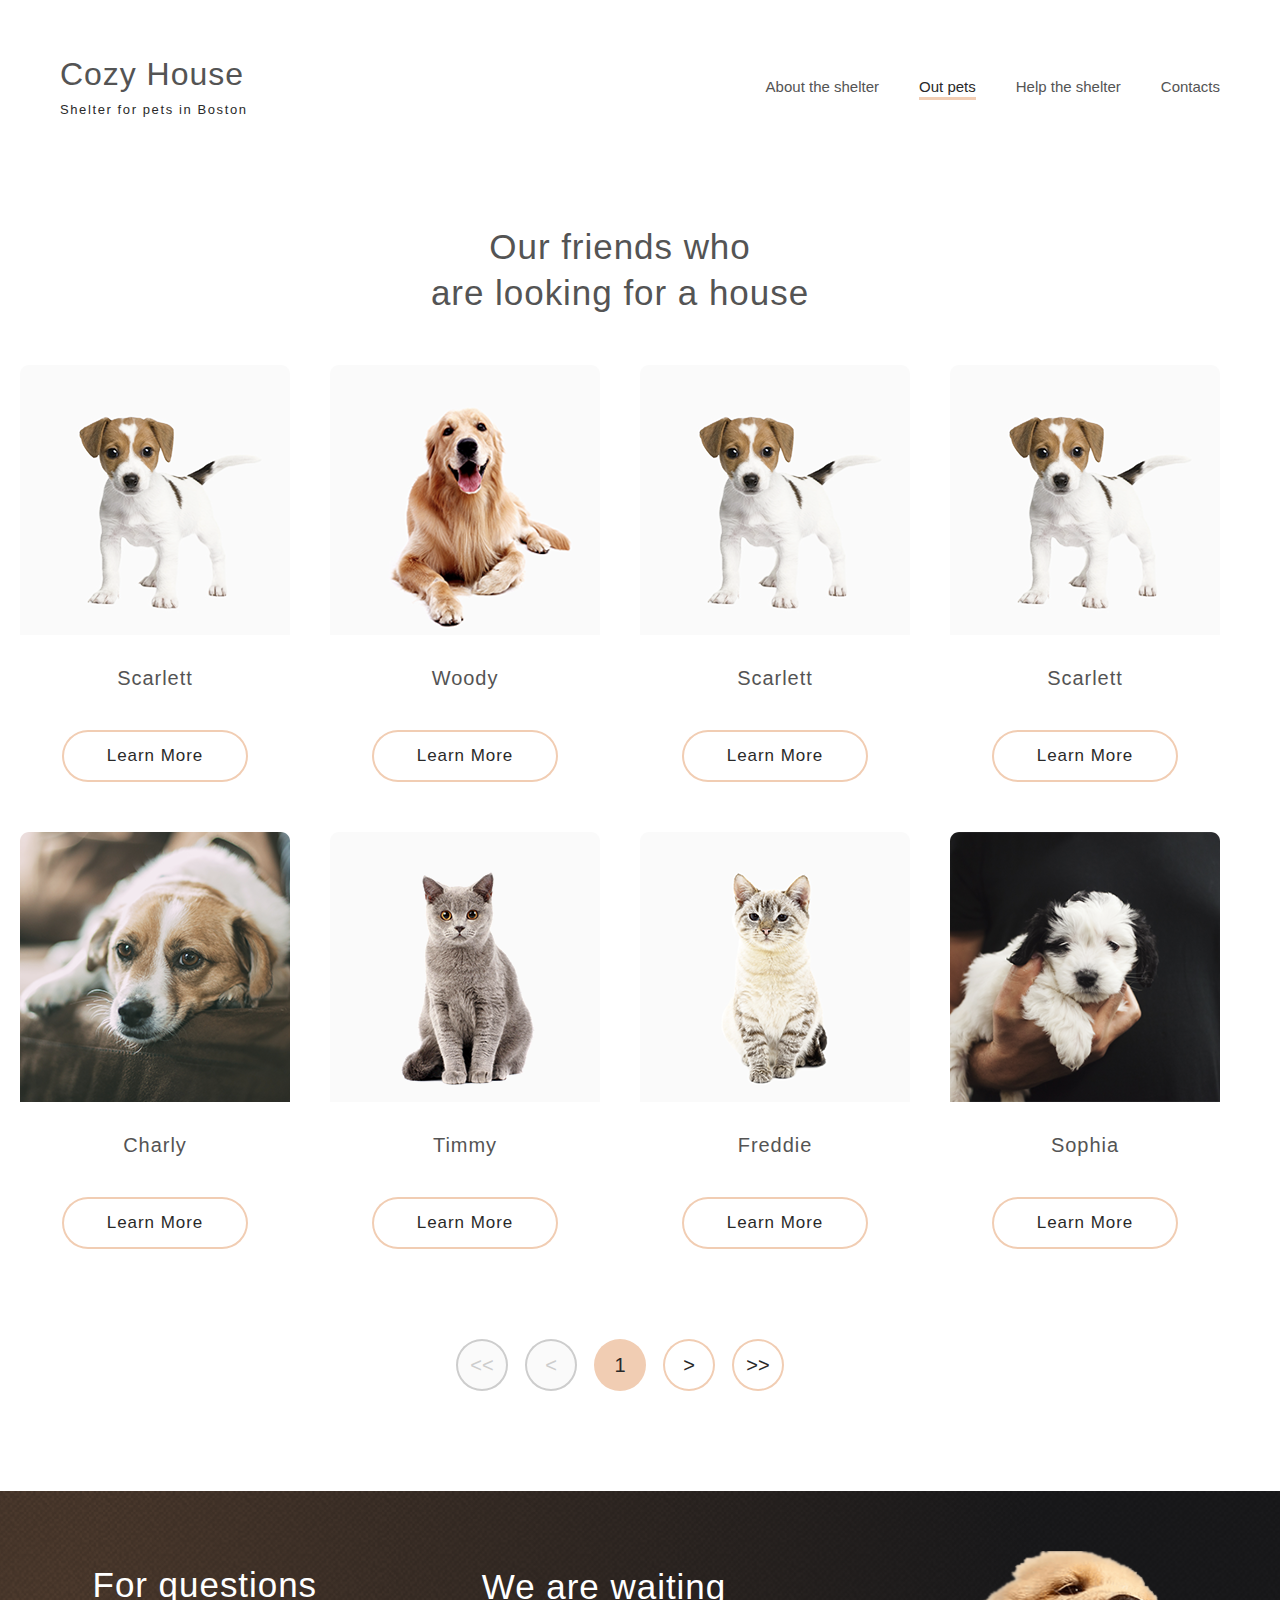
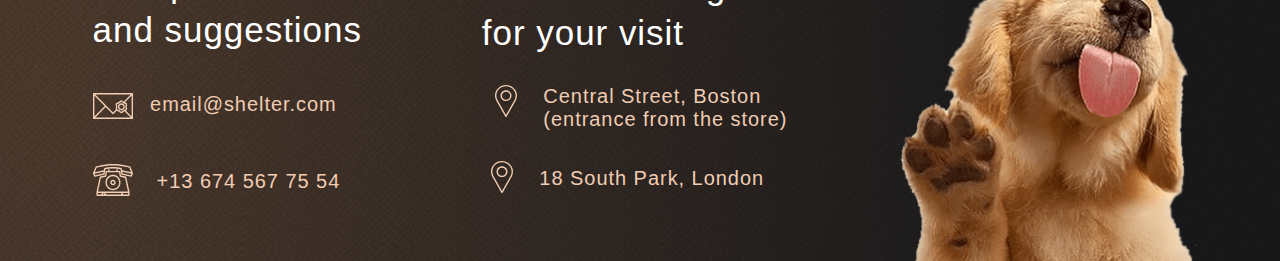
==== commit d23a0ad7: "feat: finish pagination" ====
--- a/pages/pets/index.html
+++ b/pages/pets/index.html
@@ -17,7 +17,6 @@
       </div>
     </a>   
     <nav class="main-nav">
-      <input type="checkbox" class="toggler">
       <div class="hamburger"><div></div></div>
       <ul class="main-nav-list nav-flex">
         <li><a href="../main/index.html">About the shelter</a></li>
@@ -27,12 +26,15 @@
       </ul>
     </nav>
   </header>
+  <div class="pop-up"><div class="pop-up-data">
+    <button><strong>&#10006;</strong></button>
+  </div></div>
   <main>
     <section class="section-friends-page">
       <div class="content-container">
         <h3>Our friends who<br>are looking for a house</h3>
-        <div class="pets-selection">
-          <div class="pets-content" id="katrine">
+        <div class="pets-selection" id="pets-selection">
+          <!-- <div class="pets-content" id="katrine">
             <img class="margin-bottom--3rem" src="../../assets/images/pets-katrine.svg" alt="Katrine photo">
             <p class="pet-names margin-bottom--4rem">Katrine</p>
             <button class="btn btn-pets">Learn More</button>
@@ -71,14 +73,14 @@
             <img class="margin-bottom--3rem" src="../../assets/images/pets-freddie.svg" alt="Freddie photo">
             <p class="pet-names margin-bottom--4rem">Freddie</p>
             <button class="btn btn-pets">Learn More</button>
-          </div>
+          </div> -->
         </div>
         <div class="slider slides gap--2">
-          <button class="btn-slider slider-before" disabled>&lt;&lt;</button>
-          <button class="btn-slider slider-before" disabled>&lt;</button>
+          <button class="btn-slider slider-inactive" id="start" disabled>&lt;&lt;</button>
+          <button class="btn-slider slider-inactive slider-back" disabled>&lt;</button>
           <button class="btn-slider slider-current">1</button>
-          <button class="btn-slider slider-after">&gt;</button>
-          <button class="btn-slider slider-after">&gt;&gt;</button>
+          <button class="btn-slider slider-active slider-front">&gt;</button>
+          <button class="btn-slider slider-active" id="end">&gt;&gt;</button>
         </div>
       </div>
     </section>
@@ -107,5 +109,6 @@
       </div>
     </div>
   </footer>
+  <script src="pets.js"></script>
 </body>
 </html>--- a/pages/main/style.css
+++ b/pages/main/style.css
@@ -14,6 +14,8 @@
   background-image: url('../../assets/images/start-screen-gradient-background.svg');
   background-size: cover;
   background-repeat: no-repeat;
+  position: relative;
+  overflow-x: hidden;
 }
 
 .header-main p {
@@ -75,6 +77,8 @@
 .main-nav{
   display: flex;
   align-items: center;
+  position: inherit;
+  /* overflow-x: hidden; */
 }
 
 /* FIRST SECTION */
@@ -267,7 +271,7 @@
 .pets-content {
   background-color: #fff;
   padding-bottom: 4rem;
-  transition: all 0.3s;
+  transition: all 0.3s ease-in-out;
 }
 
 .pets-content:hover {
@@ -590,18 +594,19 @@
   background-color: #F1CDB3;
 }
 
-.slider-before {  
+.slider-inactive {  
   box-shadow: inset 0 0 0 2px #CDCDCD;
   color: #CDCDCD;
 }
 
-.slider-after {
+.slider-active {
   background-color: #fff;
   box-shadow: inset 0 0 0 2px #F1CDB3;
   cursor: pointer;
-}
-
-.slider-after:hover {
+  color: #292929;
+}
+
+.slider-active:hover {
   background-color: #F1CDB3;
 }
 
@@ -609,6 +614,52 @@
   display: flex;
   align-items: center;
   justify-content: center;
+  gap: 1.7rem;
+}
+
+.pop-up {
+  position: fixed;
+  top: 0;
+  left: 0;
+  width: 100vw;
+  height: 100vh; 
+  background-color: #292929;
+  display: none;
+  opacity: 0.5;
+  z-index: 99;
+  display:flex;
+  align-items: center;
+  justify-content: center;
+  display: none;
+}
+
+.pop-up div {
+  width: 60%;
+  height: 70%;
+  background-color: #fff;
+  position: relative;
+  display: none;
+}
+
+.pop-up button {
+  position: absolute;
+  top: 0;
+  right: 0;
+  width: 5.2rem;
+  height: 5.2rem;
+  border-radius: 50%;
+  transform: translate(100%, -100%);
+  border: none;
+  box-shadow: inset 0 0 0 2px #F1CDB3;
+  font-size: 1.5rem;
+  cursor: pointer;
+  background-color: transparent;
+  color: #000;
+  transition: all 0.3s ease;
+}
+
+.pop-up button:hover {
+  background-color: #fff;
 }
 
 /* MEDIA QUERIES */
@@ -671,9 +722,9 @@
 
   /* SECTION FRIENDS */
 
-  #woody-1, #jennifer-1 {
+  /* #woody-1, #jennifer-1 {
     display: none;
-  }
+  } */
 
   .section-friends {
     padding: 4rem 0;
@@ -780,9 +831,9 @@
     gap: 1rem;
   }
 
-  #freddie, #scerlett, #charley, #timmy, #sophia {
+  /* #jennifer, #sophia, #woody, #scarlett, #katrine {
     display: none;
-  }
+  } */
 
   /* FRIENDS PAGE */
   .section-friends-page {
@@ -873,10 +924,10 @@
     gap: 4rem;
   }
   
-  #jennifer-1 {
+  /* #jennifer-1 {
     display: block;
     justify-self: left;
-  }
+  } */
 
   .btn-right {
     transform: translateX(-50%);
@@ -937,42 +988,72 @@
     gap: 6rem;
   }  
   /* FRIENDS SELECTION PAGE */
-  #timmy, #sophia, #charley {
+  /* #sophia, #woody, #jennifer {
     display: block;
-  }
+  } */
 
   .pets-selection {
     grid-template-columns: repeat(2, 1fr);
-    justify-items: right;
+    column-gap: 0;
     padding-top: 3rem;
     padding-bottom: 5rem;
   }
 
-  #jennifer, #sophia, #charley {
+  /* #woody, #jennifer, #freddie {
     justify-self: left;
-  }
+  } */
 
   .section-friends-page {
-    padding: 5rem 0 8rem 0;
+    padding: 5rem 5rem 8rem 5rem;
+  }
+
+  .address, .contact {
+    text-align: left;
+    margin-bottom: 7rem;
   }
 
   .slides {
     gap: 2rem;
   }
+
+  .footer-content {
+    column-gap: 6rem;
+  }
+
+  .footer-img-container img {
+    max-width: 100%;
+  }
+
 }
 
 @media (min-width: 320px) and (max-width: 767px){
+  .hamburger__open {
+    transform: rotate(90deg);
+  }
+  
+  .logo__hidden {
+    opacity: 0;
+  }
+
+  .no-scroll {
+    max-height: 100vh;
+  }
+
   .main-nav-list {
     position: absolute;
-    visibility: hidden;
+    transform: translateX(32rem);
     top: 0;
-    left: 0;
-    height: 100%;
-    width: 100%;
-    background-color: rgba(24, 39, 51, 0.65);
-    transition: all 0.3 ease;
-   }
- 
+    right: 0;
+    height: 100vh;
+    width: 32rem;
+    background-color: #292929;
+    transition: all 0.3s ease;
+    font-size: 3.2rem;
+  }
+  
+  .dim-area__open {
+    transform: translateX(0);
+  }
    .nav-flex {
      flex-direction: column;
    }
@@ -981,18 +1062,8 @@
      font-size: 3.2rem;
    }
  
-   .main-nav .toggler {
-     z-index: 2;
-     cursor: pointer;
-     width: 5rem;
-     height: 5rem;
-     opacity: 0;
-     margin-right: 4rem;
-   }
- 
-   .main-nav .hamburger {
-     position: absolute;
-     z-index: 1;
+    .hamburger {
+     z-index: 3;
      width: 6rem;
      height: 6rem;
      padding: 1rem;
@@ -1000,6 +1071,8 @@
      align-items: center;
      justify-content: center;
      background-color: transparent;
+     transition: all 0.3s ease-in-out;
+     
    } 
  
    .main-nav .hamburger > div {
@@ -1027,18 +1100,8 @@
    .main-nav .hamburger > div:after {
      top: 1rem;
    }
- 
-   .main-nav .toggler:checked + .hamburger > div {
-     transform: rotate(135deg);
+
+   .header-pets .highlighted {
+     color: #CDCDCD;
    }
- 
-   .main-nav .toggler:checked + .hamburger > div:before,
-   .main-nav .toggler:checked + .hamburger > div:after {
-     top: 0;
-     transform: rotate(90deg);
-   }
- 
-   .main-nav .toggler:checked ~ .main-nav-list {
-     visibility: visible;
-   }
-}
+}
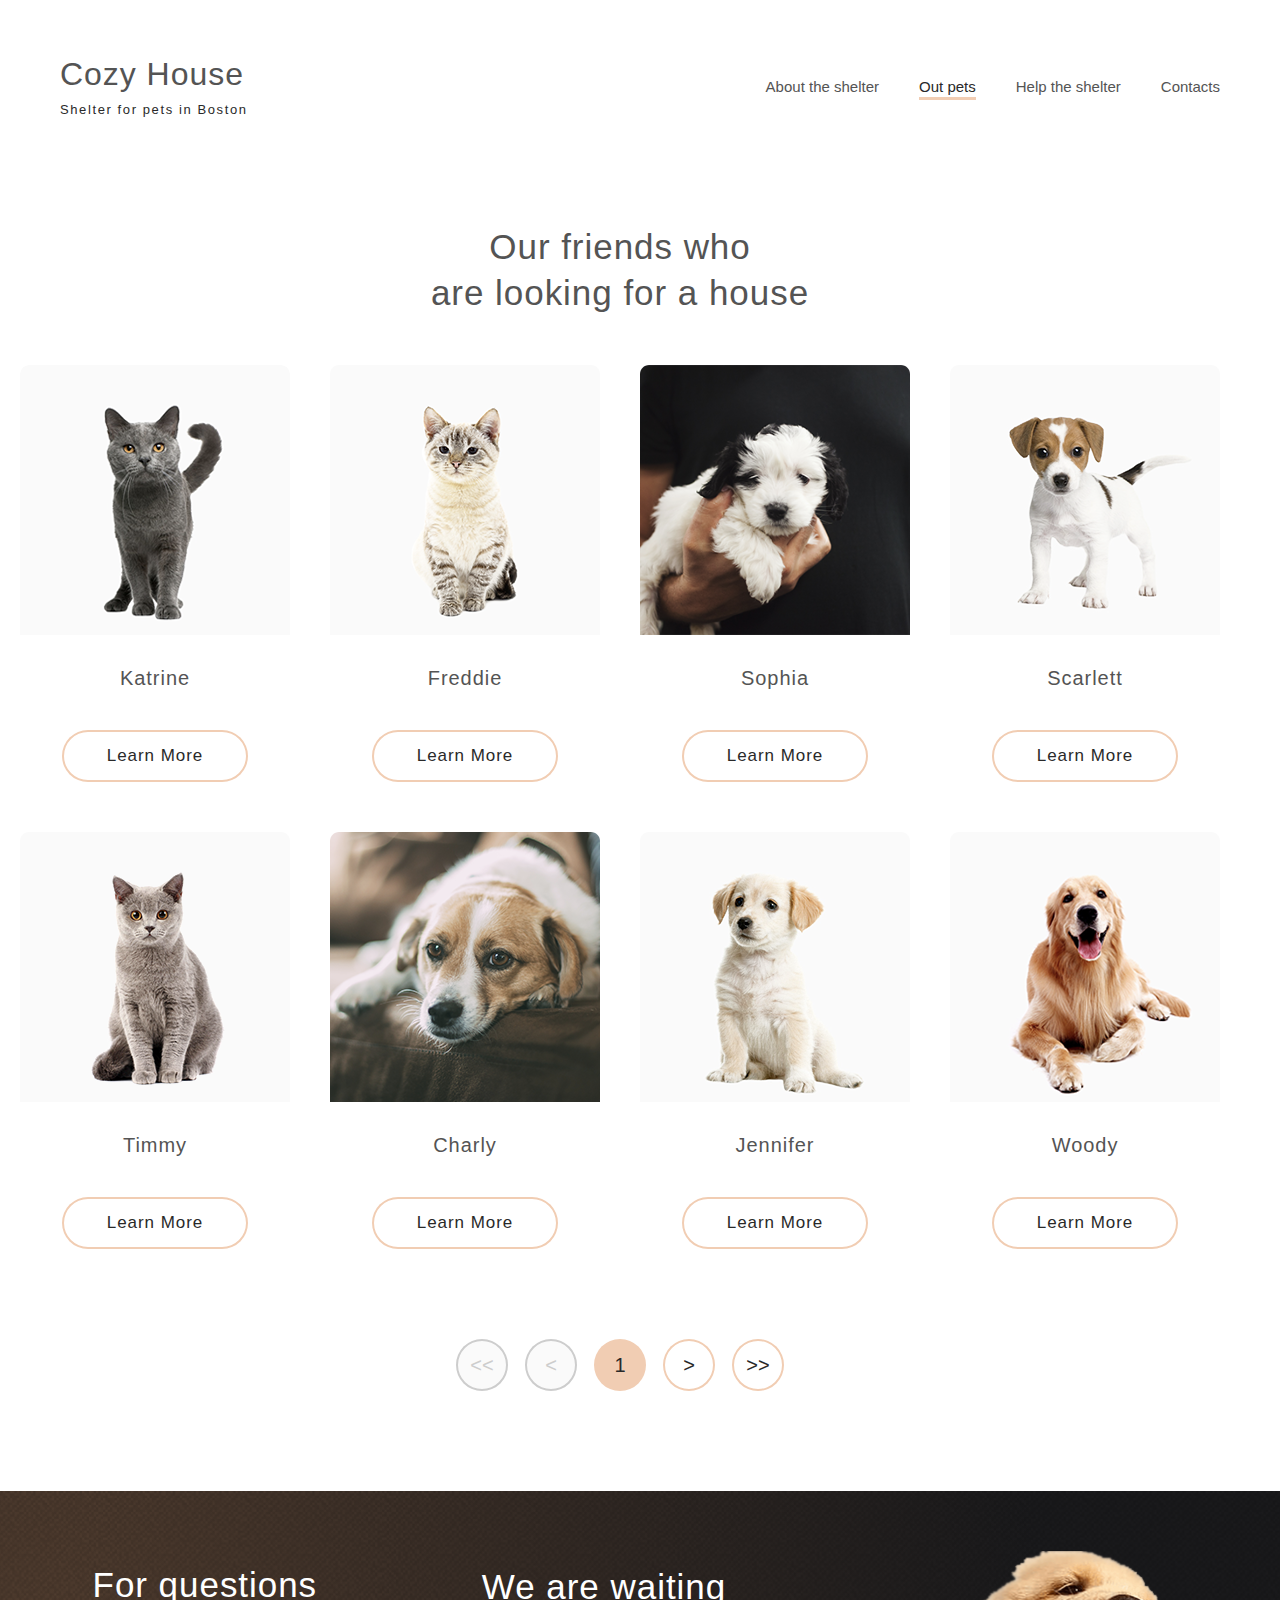
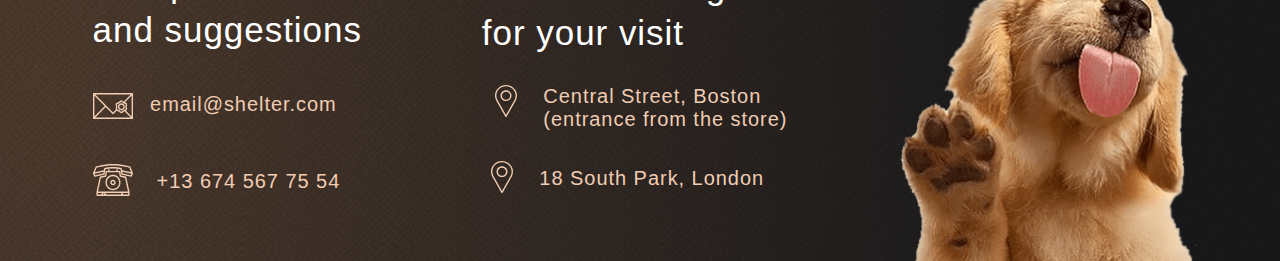
==== commit 08d51079: "feat: fix burger and pagination" ====
--- a/pages/pets/index.html
+++ b/pages/pets/index.html
@@ -9,26 +9,32 @@
   <title>Pets</title>
 </head>
 <body>
-  <header class="header-pets">
-    <a href="../main/index.html">
-      <div class="logo-container">
-        <h1 class="heading-primary-pets">Cozy House</h1>
-        <p class="letter-spacing--1">Shelter for pets in Boston</p>
-      </div>
-    </a>   
-    <nav class="main-nav">
-      <div class="hamburger"><div></div></div>
-      <ul class="main-nav-list nav-flex">
-        <li><a href="../main/index.html">About the shelter</a></li>
-        <li><a class="highlighted" href="../pets/index.html">Out pets</a></li>
-        <li><a href="../main/index.html#help">Help the shelter</a></li>
-        <li><a href="#footer">Contacts</a></li>
-      </ul>
-    </nav>
-  </header>
+  <div class="first-wrapper">
+    <header class="header-pets">
+      <a href="../main/index.html">
+        <div class="logo-container">
+          <h1 class="heading-primary-pets">Cozy House</h1>
+          <p class="letter-spacing--1">Shelter for pets in Boston</p>
+        </div>
+      </a>   
+      <nav class="main-nav">
+        <div class="hamburger"><div></div></div>
+        <ul class="main-nav-list nav-flex">
+          <li><a href="../main/index.html">About the shelter</a></li>
+          <li><a class="highlighted" href="../pets/index.html">Out pets</a></li>
+          <li><a href="../main/index.html#help">Help the shelter</a></li>
+          <li><a href="#footer">Contacts</a></li>
+        </ul>
+      </nav>
+    </header>
+
+  
+  
   <div class="pop-up"><div class="pop-up-data">
     <button><strong>&#10006;</strong></button>
   </div></div>
+
+
   <main>
     <section class="section-friends-page">
       <div class="content-container">
@@ -85,6 +91,7 @@
       </div>
     </section>
   </main>
+</div>
   <footer id="footer">
     <div class="content-container footer-content footer-grid">
       <div class="contact">
--- a/pages/main/style.css
+++ b/pages/main/style.css
@@ -8,6 +8,10 @@
 
 html {
   font-size: 62.5%;
+}
+
+.hide-y {
+  overflow-y: hidden;
 }
 
 .first-content {
@@ -662,6 +666,11 @@
   background-color: #fff;
 }
 
+.first-wrapper {
+  position: relative;
+  overflow-x: hidden;
+}
+
 /* MEDIA QUERIES */
 
 @media (min-width: 320px) and (max-width: 1279px){
@@ -920,7 +929,6 @@
   .pets-grid {
     grid-template-columns: repeat(2, 1fr);
     margin-top: 5rem;
-    justify-items: right;
     gap: 4rem;
   }
   
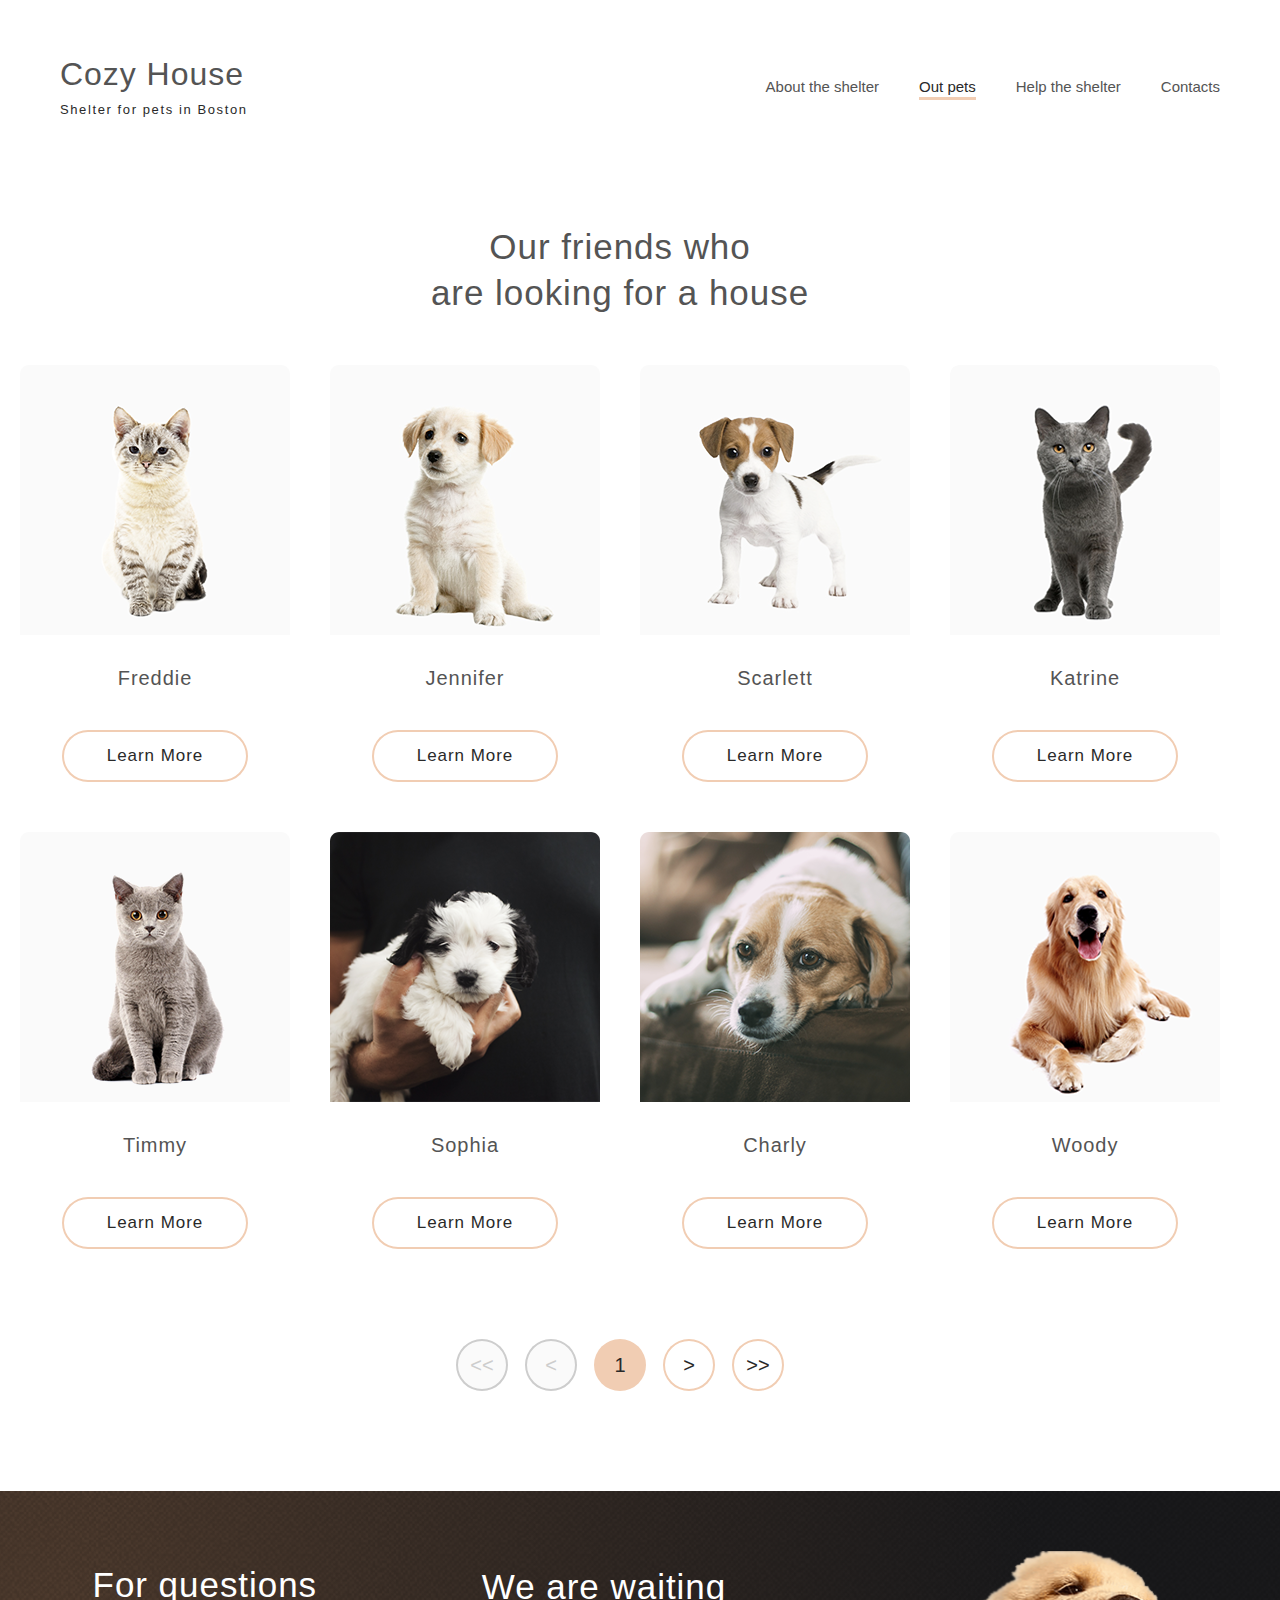
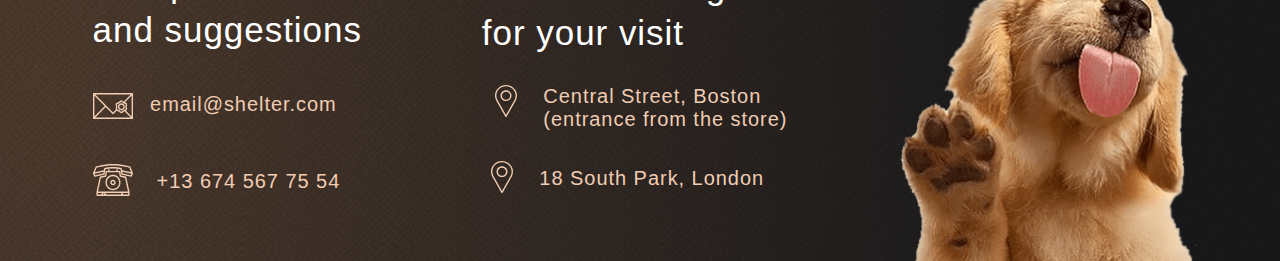
==== commit 8c46e3d9: "feat: finish modal window" ====
--- a/pages/pets/index.html
+++ b/pages/pets/index.html
@@ -30,9 +30,25 @@
 
   
   
-  <div class="pop-up"><div class="pop-up-data">
-    <button><strong>&#10006;</strong></button>
-  </div></div>
+  <div class="pop-up">
+    <div class="pop-up-data">
+    <!-- <button><strong>&#10006;</strong></button>
+    <div class="img-more-info">
+      <img src="../../assets/images/pets-woody.svg" alt="Woody">
+    </div>
+    <div class="more-info-container">
+      <h3>jennifer</h3>
+      <h4>Dog - Labrador</h4>
+      <p>Jennifer is a sweet 2 months old Labrador that is patiently waiting to find a new forever home. This girl really enjoys being able to go outside to run and play, but won't hesitate to play up a storm in the house if she has all of her favorite toys.</p>
+      <ul>
+        <li><strong>Age:</strong> 2 months</li>
+        <li><strong>Inoculations:</strong> none</li>
+        <li><strong>Diseases:</strong> none</li>
+        <li><strong>Parasites:</strong> none</li>
+      </ul>
+    </div> -->
+  </div>
+</div>
 
 
   <main>
--- a/pages/main/style.css
+++ b/pages/main/style.css
@@ -627,9 +627,7 @@
   left: 0;
   width: 100vw;
   height: 100vh; 
-  background-color: #292929;
-  display: none;
-  opacity: 0.5;
+  background-color: rgba(41, 41, 41, 0.60);
   z-index: 99;
   display:flex;
   align-items: center;
@@ -639,10 +637,10 @@
 
 .pop-up div {
   width: 60%;
-  height: 70%;
+  /* height: 60%; */
   background-color: #fff;
   position: relative;
-  display: none;
+  border-radius: 9px;
 }
 
 .pop-up button {
@@ -652,7 +650,7 @@
   width: 5.2rem;
   height: 5.2rem;
   border-radius: 50%;
-  transform: translate(100%, -100%);
+  transform: translate(90%, -90%);
   border: none;
   box-shadow: inset 0 0 0 2px #F1CDB3;
   font-size: 1.5rem;
@@ -671,6 +669,78 @@
   overflow-x: hidden;
 }
 
+/* ANIMATION TO ADDED ELEMENTS */
+@keyframes append-animate {
+	from {
+		transform: scale(0);
+		opacity: 0;
+	}
+	to {
+		transform: scale(1);
+		opacity: 1;	
+	}
+}
+
+.pets-content {
+  /* transform-origin: 50% 0; */
+	animation: append-animate .2s linear;
+}
+
+/* POP-UP WINDOW DATA */
+.pop-up-data {
+  font-family: 'Georgia', sans-serif;
+  color: #000000;
+  display: none;
+  flex-direction: row;
+}
+
+.img-more-info {
+  display: flex;
+  align-items: center;
+  justify-content: center;
+  background-color: black;
+}
+
+.img-more-info img {
+  width: 100%;
+}
+
+.pop-up-data h3 {
+  color: #000000;
+}
+
+.pop-up-data p {
+  margin: 4rem 0;
+}
+
+.pop-up-data ul {
+  padding-left: 2rem;
+  line-height: 1.5;
+}
+
+.pop-up-data ul li::before {
+  content: "\2022"; 
+  color: #F1CDB3;
+  font-weight: bold; 
+  display: inline-block; 
+  width: 1em; 
+  margin-left: -1em; 
+}
+
+.pop-up-data p, .pop-up-data ul {
+  font-size: 1.3rem;
+  list-style: none;
+}
+
+.more-info-container {
+  padding: 5rem 3rem;
+  display: flex;
+  flex-direction: column;
+  justify-content: center;
+}
+
+
+
 /* MEDIA QUERIES */
 
 @media (min-width: 320px) and (max-width: 1279px){
@@ -849,6 +919,40 @@
     padding: 1rem 0 4.5rem 0;
   }
 
+  /* POP-UP MENU */
+
+  .pop-up button {
+    transform: translate(60%, -100%);
+  }
+
+  .pop-up div {
+    width: 80%;
+  }
+  
+  .img-more-info {
+    display: none;
+  }
+  
+  .pop-up-data h3 {
+    font-size: 3.5rem;
+    text-align: center;
+  }
+
+  .pop-up-data h4 {
+    text-align: center;
+  }
+  
+  .pop-up-data p {
+    margin: 2rem 0;
+  }
+  
+  
+  .more-info-container {
+    padding: 1rem;
+    justify-content: center;
+    gap: 0.2rem;
+    width: 100%;
+  } 
   
 }
 
@@ -1030,6 +1134,18 @@
 
   .footer-img-container img {
     max-width: 100%;
+  }
+
+  .img-more-info {
+    display: block;
+  }
+
+  .pop-up-data h3, .pop-up-data h4 {
+    text-align: left;
+  }
+
+  .pop-up button {
+    transform: translate(80%, -100%);
   }
 
 }
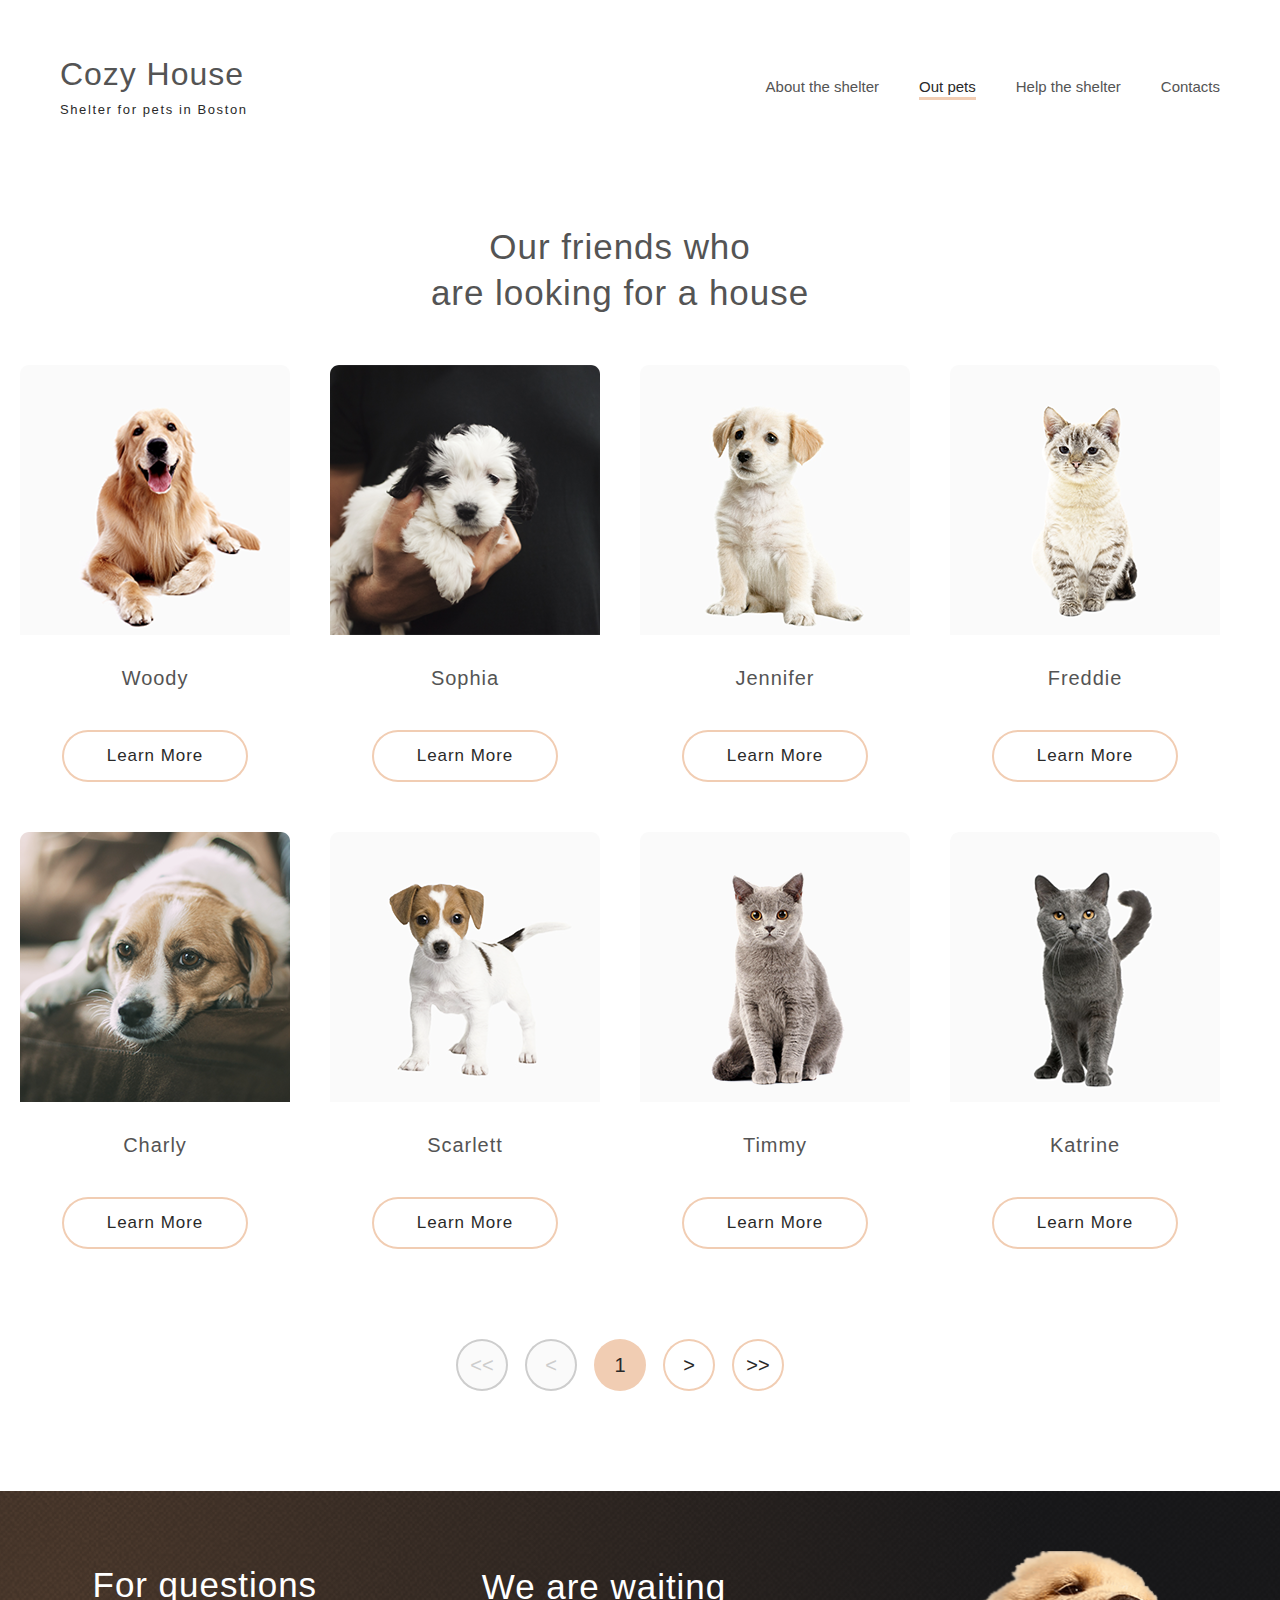
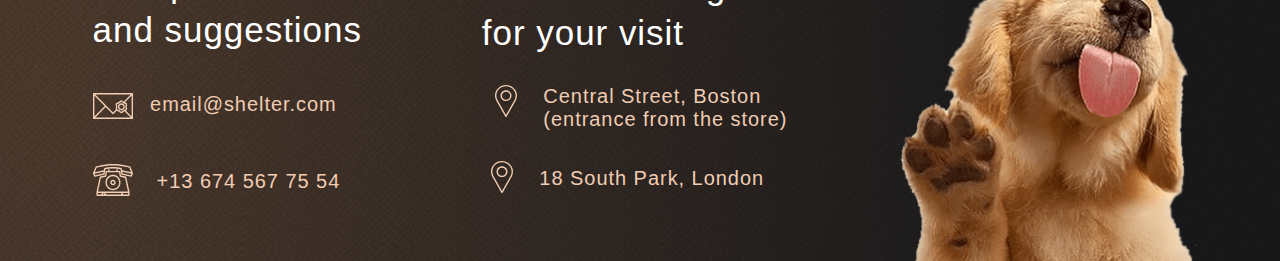
==== commit 63a58363: "feat: complete refactoring code" ====
--- a/pages/pets/index.html
+++ b/pages/pets/index.html
@@ -28,28 +28,9 @@
       </nav>
     </header>
 
-  
-  
   <div class="pop-up">
-    <div class="pop-up-data">
-    <!-- <button><strong>&#10006;</strong></button>
-    <div class="img-more-info">
-      <img src="../../assets/images/pets-woody.svg" alt="Woody">
-    </div>
-    <div class="more-info-container">
-      <h3>jennifer</h3>
-      <h4>Dog - Labrador</h4>
-      <p>Jennifer is a sweet 2 months old Labrador that is patiently waiting to find a new forever home. This girl really enjoys being able to go outside to run and play, but won't hesitate to play up a storm in the house if she has all of her favorite toys.</p>
-      <ul>
-        <li><strong>Age:</strong> 2 months</li>
-        <li><strong>Inoculations:</strong> none</li>
-        <li><strong>Diseases:</strong> none</li>
-        <li><strong>Parasites:</strong> none</li>
-      </ul>
-    </div> -->
+    <div class="pop-up-data"></div>
   </div>
-</div>
-
 
   <main>
     <section class="section-friends-page">
--- a/pages/main/style.css
+++ b/pages/main/style.css
@@ -699,6 +699,7 @@
   align-items: center;
   justify-content: center;
   background-color: black;
+  flex: 1;
 }
 
 .img-more-info img {
@@ -733,10 +734,12 @@
 }
 
 .more-info-container {
+  /* width: 100%; */
   padding: 5rem 3rem;
   display: flex;
   flex-direction: column;
   justify-content: center;
+  flex: 1;
 }
 
 
@@ -945,7 +948,6 @@
   .pop-up-data p {
     margin: 2rem 0;
   }
-  
   
   .more-info-container {
     padding: 1rem;
